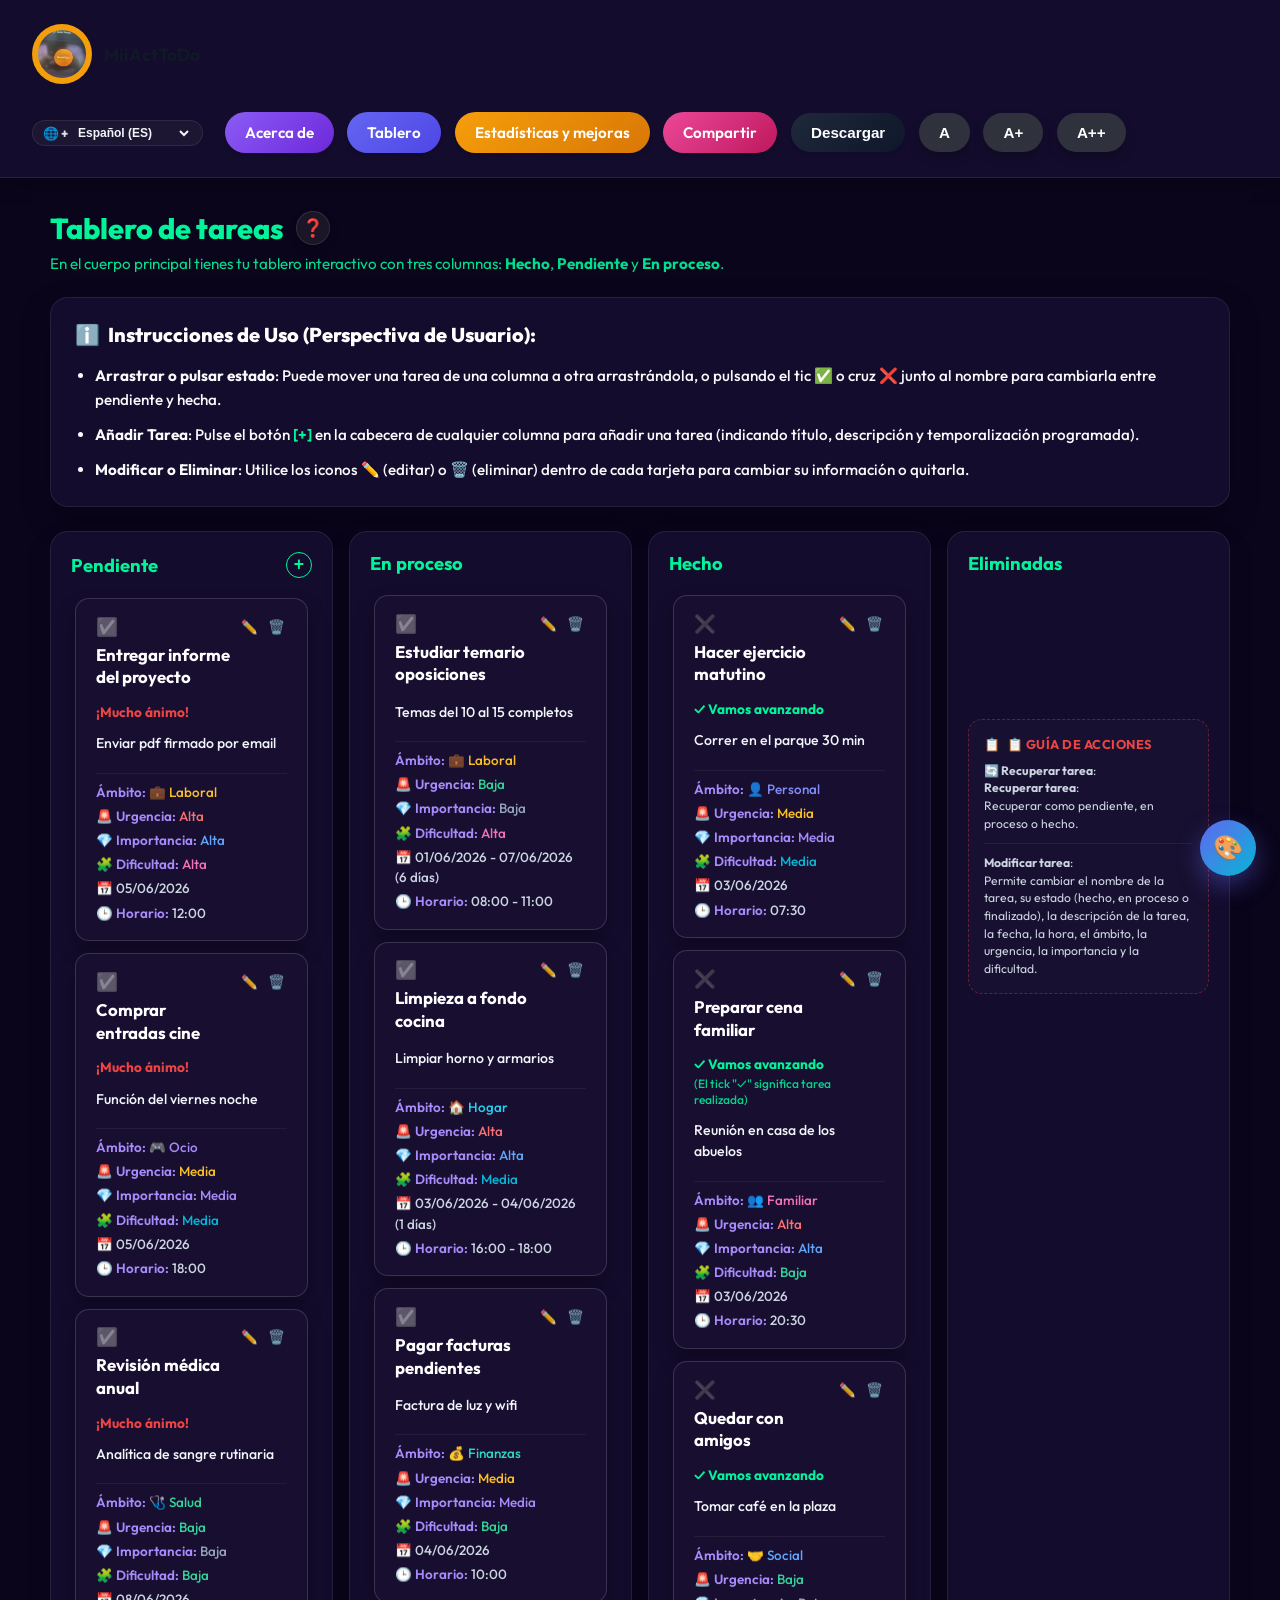
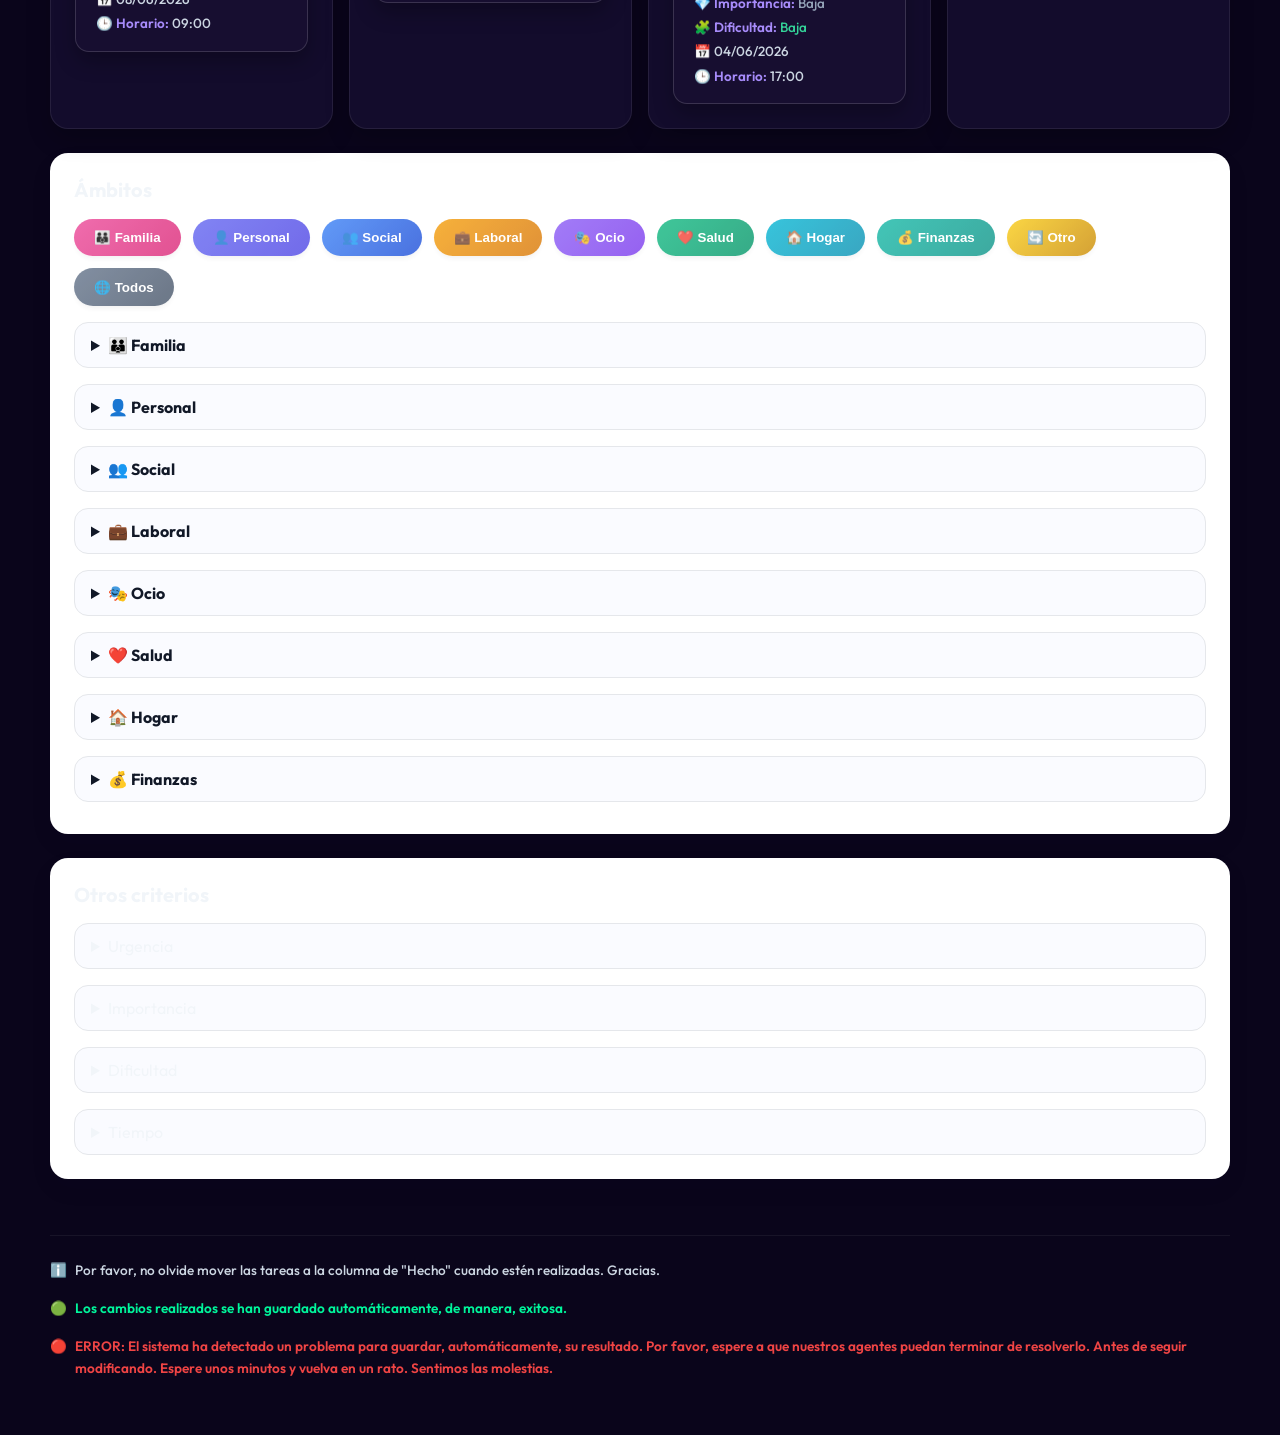
==== index.html @ fa9e8de8 "the biggest letter" ====
<!DOCTYPE html>
<html lang="es">
<head>
    <meta charset="UTF-8">
    <meta name="viewport" content="width=device-width, initial-scale=1.0">
    <title>Mi App To Do</title>
    <link rel="preconnect" href="https://fonts.googleapis.com">
    <link rel="preconnect" href="https://fonts.gstatic.com" crossorigin>
    <link href="https://fonts.googleapis.com/css2?family=Outfit:wght@300;400;500;600;700;800&display=swap" rel="stylesheet">
    <link rel="stylesheet" href="css/style.css?v=4">
    <script src="js/theme.js?v=4"></script>
    <script src="js/language.js?v=4" defer></script>
</head>
<body>
    <nav>
        <div class="nav-brand">
            <img src="img/logo.jpeg" alt="App logo" class="logo">
            <span class="brand-name">MiiActToDo</span>
        </div>
        <div class="nav-actions">
            <a reel="pages/about/index.html" class="nav-btn nav-btn-about" data-translate="nav_about">Acerca de...</a>
            <a reel="pages/tablero/index.html" class="nav-btn nav-btn-tablero" data-translate="nav_board">Tablero</a>
            <a reel="pages/estadisticasymejoras/index.html" class="nav-btn nav-btn-stats" data-translate="nav_stats">Estadísticas y mejoras</a>
            <a reel="pages/compartir/index.html" class="nav-btn nav-btn-share" data-translate="nav_share">Compartir</a>
            <button type="button" class="nav-btn nav-btn-download" data-action="download-board" data-translate="nav_download">Descargar</button>
            <button type="button" id="font-size-reset-btn" class="nav-btn nav-btn-font-size" title="Volver al tamaño de letra original">A</button>
            <button type="button" id="font-size-btn" class="nav-btn nav-btn-font-size" title="Aumentar tamaño de letra">A+</button>
            <button type="button" id="font-size-larger-btn" class="nav-btn nav-btn-font-size" title="Hacer la letra aún más grande">A++</button>
        </div>
    </nav>

    <main>
                <h1 class="main-board-title" style="color: #00f59b; font-size: 1.8rem; font-weight: 800; margin: 0 0 0.5rem 0; display: flex; align-items: center; gap: 0.75rem;">
                    <span data-translate="main_board_title">Tablero de tareas</span>
                    <button type="button" id="toggle-instructions-btn" class="help-toggle-btn" title="Mostrar/Ocultar Instrucciones" style="background: rgba(120, 120, 120, 0.15); border: 1px solid rgba(120, 120, 120, 0.25); border-radius: 50%; width: 34px; height: 34px; display: flex; align-items: center; justify-content: center; cursor: pointer; font-size: 1.1rem; color: #00f59b; transition: all 0.25s ease;">❓</button>
                </h1>
                <p class="main-board-desc" data-translate="main_board_desc" style="color: #00f59b; font-size: 0.95rem; margin: 0 0 1.5rem 0; opacity: 0.9;">
                    <span style='font-weight: 700; color: #00f59b;'>Hecho</span>, <span style='font-weight: 700; color: #00f59b;'>Pendiente</span> y <span style='font-weight: 700; color: #00f59b;'>En proceso</span>.
                </p>



                <section class="board-intro">
                    <h2 class="board-intro-title" style="margin-top: 0; font-size: 1.25rem; font-weight: 800; display: flex; align-items: center; gap: 8px; color: #ffffff;">
                        <span>ℹ️</span>
                        <span data-translate="intro_title">Instrucciones de Uso (Perspectiva de Usuario):</span>
                    </h2>
                    <ul class="intro-bullets-list" style="margin: 0.75rem 0 0 0; padding-left: 1.25rem; display: flex; flex-direction: column; gap: 0.65rem; font-size: 0.95rem; line-height: 1.6; text-align: left; color: #f8fafc; font-weight: 500;">
                        <li data-translate="intro_bullet_1"><strong>Arrastrar y Soltar</strong>: Puede mover el contenido de una tarea de una columna a otra, simplemente, cogiéndola, arrástrandola y soltándola.</li>
                        <li data-translate="intro_bullet_2"><strong>Añadir Tareas</strong>: pulsa el más en la columna de Pendientes.</li>
                        <li data-translate="intro_bullet_3"><strong>Modificar o Eliminar</strong>: Utilice los iconos ✏️ (editar) o 🗑️ (eliminar) dentro de cada tarjeta para cambiar su información o quitarla.</li>
                    </ul>
                </section>

                <section class="columns">
                    <article class="column" data-column="not-done">
                        <h2>
                            <span data-translate="col_not_done">Pendiente</span>
                            <button class="column-add-btn" data-column="not-done" style="position: relative;">
                                +
                                <span class="rich-tooltip-content add-tooltip-content" data-translate="add_tooltip"></span>
                            </button>
                        </h2>
                        <ul class="task-list">
                        </ul>
                    </article>
                    <article class="column" data-column="in-progress">
                        <h2>
                            <span data-translate="col_in_progress">En progreso</span>
                        </h2>
                        <ul class="task-list"></ul>
                        </ul>
                    </article>
                    <article class="column" data-column="done">
                        <h2>
                            <span data-translate="col_done">Hecho</span>
                        </h2>
                        <ul class="task-list">
                        </ul>
                    </article>
                    <article class="column" data-column="deleted">
                        <h2>
                            <span data-translate="col_deleted">Eliminadas</span>
                        </h2>
                        <ul class="task-list">
                        </ul>
                    </article>
                </section>

                <section class="ambitos">
                    <h2 data-translate="ambitos_section_title">Ámbitos</h2>
                    <div class="ambitos-buttons">
                        <button type="button" data-ambito="familia" data-translate="ambitos_familia">👪 Familia</button>
                        <button type="button" data-ambito="personal" data-translate="ambitos_personal">👤 Personal</button>
                        <button type="button" data-ambito="social" data-translate="ambitos_social">👥 Social</button>
                        <button type="button" data-ambito="laboral" data-translate="ambitos_laboral">💼 Laboral</button>
                        <button type="button" data-ambito="ocio" data-translate="ambitos_ocio">🎭 Ocio</button>
                        <button type="button" data-ambito="salud" data-translate="ambitos_salud">❤️ Salud</button>
                        <button type="button" data-ambito="hogar" data-translate="ambitos_hogar">🏠 Hogar</button>
                        <button type="button" data-ambito="finanzas" data-translate="ambitos_finanzas">💰 Finanzas</button>
                        <button type="button" data-ambito="otro" data-translate="ambitos_otro">🔄 Otro</button>
                        <button type="button" data-ambito="todos" data-translate="ambitos_todos" class="active-filter" style="border-color: #a78bfa; background: rgba(167, 139, 250, 0.15); box-shadow: 0 0 10px rgba(167, 139, 250, 0.3);">🌐 Todos</button>
                    </div>
                    
                    <div class="ambitos-details" style="margin-top: 1rem;">
                        <details data-ambito-section="familia">
                            <summary data-translate="ambitos_familia">👪 Familia</summary>
                            <ul class="criteria-task-list" data-criteria-key="ambito" data-criteria-val="familia"></ul>
                        </details>
                        <details data-ambito-section="personal">
                            <summary data-translate="ambitos_personal">👤 Personal</summary>
                            <ul class="criteria-task-list" data-criteria-key="ambito" data-criteria-val="personal"></ul>
                        </details>
                        <details data-ambito-section="social">
                            <summary data-translate="ambitos_social">👥 Social</summary>
                            <ul class="criteria-task-list" data-criteria-key="ambito" data-criteria-val="social"></ul>
                        </details>
                        <details data-ambito-section="laboral">
                            <summary data-translate="ambitos_laboral">💼 Laboral</summary>
                            <ul class="criteria-task-list" data-criteria-key="ambito" data-criteria-val="laboral"></ul>
                        </details>
                        <details data-ambito-section="ocio">
                            <summary data-translate="ambitos_ocio">🎭 Ocio</summary>
                            <ul class="criteria-task-list" data-criteria-key="ambito" data-criteria-val="ocio"></ul>
                        </details>
                        <details data-ambito-section="salud">
                            <summary data-translate="ambitos_salud">❤️ Salud</summary>
                            <ul class="criteria-task-list" data-criteria-key="ambito" data-criteria-val="salud"></ul>
                        </details>
                        <details data-ambito-section="hogar">
                            <summary data-translate="ambitos_hogar">🏠 Hogar</summary>
                            <ul class="criteria-task-list" data-criteria-key="ambito" data-criteria-val="hogar"></ul>
                        </details>
                        <details data-ambito-section="finanzas">
                            <summary data-translate="ambitos_finanzas">💰 Finanzas</summary>
                            <ul class="criteria-task-list" data-criteria-key="ambito" data-criteria-val="finanzas"></ul>
                        </details>
                    </div>
                </section>

                <section class="detalles">
                    <h2 data-translate="otros_criterios_title">Otros criterios</h2>
                    <details>
                        <summary data-translate="criterio_urgencia">🚨 Urgencia</summary>
                        <div class="criteria-breakdown">
                            <div class="criteria-group" style="margin-top: 0.5rem;">
                                <h4 data-translate="urgencia_alta">🔴 Alta urgencia</h4>
                                <ul class="criteria-task-list" data-criteria-key="urgencia" data-criteria-val="alta"></ul>
                            </div>
                            <div class="criteria-group" style="margin-top: 0.5rem;">
                                <h4 data-translate="urgencia_media">🟡 Media urgencia</h4>
                                <ul class="criteria-task-list" data-criteria-key="urgencia" data-criteria-val="media"></ul>
                            </div>
                            <div class="criteria-group" style="margin-top: 0.5rem;">
                                <h4 data-translate="urgencia_baja">🟢 Baja urgencia</h4>
                                <ul class="criteria-task-list" data-criteria-key="urgencia" data-criteria-val="baja"></ul>
                            </div>
                        </div>
                    </details>
                    <details>
                        <summary data-translate="criterio_importancia">⭐ Importancia</summary>
                        <div class="criteria-breakdown">
                            <div class="criteria-group" style="margin-top: 0.5rem;">
                                <h4 data-translate="importancia_muy">🔥 Muy importante</h4>
                                <ul class="criteria-task-list" data-criteria-key="importancia" data-criteria-val="muy"></ul>
                            </div>
                            <div class="criteria-group" style="margin-top: 0.5rem;">
                                <h4 data-translate="importancia_imp">✨ Importante</h4>
                                <ul class="criteria-task-list" data-criteria-key="importancia" data-criteria-val="importante"></ul>
                            </div>
                            <div class="criteria-group" style="margin-top: 0.5rem;">
                                <h4 data-translate="importancia_menos">💤 Menos importante</h4>
                                <ul class="criteria-task-list" data-criteria-key="importancia" data-criteria-val="menos"></ul>
                            </div>
                        </div>
                    </details>
                    <details>
                        <summary data-translate="criterio_dificultad">⚙️ Dificultad</summary>
                        <div class="criteria-breakdown">
                            <div class="criteria-group" style="margin-top: 0.5rem;">
                                <h4 data-translate="dificultad_alta">🧗 Alta dificultad</h4>
                                <ul class="criteria-task-list" data-criteria-key="dificultad" data-criteria-val="alta"></ul>
                            </div>
                            <div class="criteria-group" style="margin-top: 0.5rem;">
                                <h4 data-translate="dificultad_media">⚙️ Media dificultad</h4>
                                <ul class="criteria-task-list" data-criteria-key="dificultad" data-criteria-val="media"></ul>
                            </div>
                            <div class="criteria-group" style="margin-top: 0.5rem;">
                                <h4 data-translate="dificultad_baja">🌱 Baja dificultad</h4>
                                <ul class="criteria-task-list" data-criteria-key="dificultad" data-criteria-val="baja"></ul>
                            </div>
                        </div>
                    </details>
                    <details>
                        <summary data-translate="criterio_tiempo">📅 Tiempo</summary>
                        <div class="criteria-breakdown">
                            <div class="criteria-group" style="margin-top: 0.5rem;">
                                <h4 data-translate="tiempo_poco">⏱️ Poco: 2 días</h4>
                                <ul class="criteria-task-list" data-criteria-key="tiempo" data-criteria-val="poco"></ul>
                            </div>
                            <div class="criteria-group" style="margin-top: 0.5rem;">
                                <h4 data-translate="tiempo_medio">⏳ Medio: 4 días</h4>
                                <ul class="criteria-task-list" data-criteria-key="tiempo" data-criteria-val="medio"></ul>
                            </div>
                            <div class="criteria-group" style="margin-top: 0.5rem;">
                                <h4 data-translate="tiempo_largo">📅 Largo: más de una semana</h4>
                                <ul class="criteria-task-list" data-criteria-key="tiempo" data-criteria-val="largo"></ul>
                            </div>
                        </div>
                    </details>
                </section>
        
        <footer class="board-status-footer" style="margin-top: 3.5rem; padding: 1.5rem 0; border-top: 1px solid rgba(255,255,255,0.06); display: flex; flex-direction: column; gap: 1rem; font-size: 0.85rem; line-height: 1.6; text-align: left; width: 100%;">
            <div class="status-reminder-box" style="display: flex; gap: 8px; align-items: flex-start; color: #cbd5e1; font-weight: 500;">
                <span>ℹ️</span>
                <p data-translate="footer_reminder" style="margin: 0;">Por favor, no olvide mover las tareas a la columna de "Hecho" cuando estén realizadas. Gracias.</p>
            </div>
            
            <div class="status-success-box" style="display: flex; gap: 8px; align-items: flex-start; color: #00f59b; font-weight: 600;">
                <span>🟢</span>
                <p data-translate="footer_save_success" style="margin: 0;">Los cambios realizados se han guardado automáticamente, de manera, exitosa.</p>
            </div>
            
            <div class="status-error-box" style="display: flex; gap: 8px; align-items: flex-start; color: #ef4444; font-weight: 600;">
                <span>🔴</span>
                <p data-translate="footer_save_error" style="margin: 0;">
                    ERROR: El sistema ha detectado un problema para guardar, automáticamente, su resultado.<br>
                    Por favor, espere a que nuestros agentes puedan terminar de resolverlo. Antes de seguir modificando.<br>
                    Espere unos minutos y vuelva en un rato. Sentimos las molestias.
                </p>
            </div>
        </footer>
    </main>

    <script src="js/nav.js?v=4" defer></script>
    <script src="js/ambitos.js?v=4" defer></script>
    <script src="js/tasks.js?v=4" defer></script>
    <script>
    </script>
</body>
</html>
---- css/style.css ----
html {
  font-size: var(--root-font-size, 16px);
}

body {
  font-family: 'Outfit', sans-serif;
  margin: 0;
  padding: 0;
  min-height: 100vh;
  background: #0a051b;
  color: #f1f5f9;
}

nav {
  display: flex;
  align-items: center;
  justify-content: space-between;
  flex-wrap: wrap;
  gap: 1.75rem;
  padding: 1.5rem 2rem;
  background: #130c2c;
  border-bottom: 1px solid rgba(255, 255, 255, 0.08);
  box-shadow: 0 4px 20px rgba(0, 0, 0, 0.3);
}

.nav-brand {
  display: flex;
  align-items: center;
  gap: 0.75rem;
}

.logo {
  width: 48px;
  height: 48px;
  object-fit: cover;
  border-radius: 50%;
  background: #f59e0b;
  padding: 6px;
  animation: logo-spin 8s linear infinite;
}

@keyframes logo-spin {
  from { transform: rotate(0deg); }
  to   { transform: rotate(360deg); }
}

.brand-name {
  font-weight: 700;
  font-size: 1.1rem;
  color: #111827;
}

.nav-actions {
  display: flex;
  gap: 0.85rem;
  flex-wrap: wrap;
  align-items: center;
}

.nav-btn {
  display: inline-block;
  text-decoration: none;
  font-weight: 600;
  font-size: 0.95rem;
  padding: 0.7rem 1.25rem;
  border-radius: 999px;
  border: none;
  cursor: pointer;
  color: #ffffff;
  transition: all 0.25s cubic-bezier(0.4, 0, 0.2, 1);
  box-shadow: 0 4px 6px -1px rgba(0, 0, 0, 0.05), 0 2px 4px -1px rgba(0, 0, 0, 0.03);
}

/* Hover and active states for a premium, tactile feeling */
.nav-btn:hover,
.nav-btn:focus {
  transform: translateY(-2px);
  color: #ffffff;
  box-shadow: 0 8px 16px -4px rgba(0, 0, 0, 0.12), 0 4px 8px -2px rgba(0, 0, 0, 0.06);
  text-decoration: none;
  outline: none;
}

.nav-btn:active {
  transform: translateY(0);
}

.nav-btn:focus-visible {
  outline: 3px solid rgba(59, 130, 246, 0.5);
  outline-offset: 2px;
}

.nav-btn-font-size {
  background: #2f323d;
  color: #ffffff;
  box-shadow: 0 6px 14px -4px rgba(0, 0, 0, 0.35);
}

.nav-btn-font-size:hover,
.nav-btn-font-size:focus {
  background: #1e212a;
  transform: translateY(-1px);
}

.nav-btn-font-size:active {
  background: #11131a;
  transform: translateY(0);
}

/* Specific button color palettes using vibrant modern gradients */
.nav-btn-inicio {
  background: linear-gradient(135deg, #3b82f6, #1d4ed8);
}
.nav-btn-inicio:hover {
  background: linear-gradient(135deg, #60a5fa, #2563eb);
}

.nav-btn-about {
  background: linear-gradient(135deg, #8b5cf6, #6d28d9);
}
.nav-btn-about:hover {
  background: linear-gradient(135deg, #a78bfa, #7c3aed);
}

.nav-btn-tablero {
  background: linear-gradient(135deg, #6366f1, #4f46e5);
}
.nav-btn-tablero:hover {
  background: linear-gradient(135deg, #818cf8, #4f46e5);
}

.nav-btn-stats {
  background: linear-gradient(135deg, #f59e0b, #d97706);
}
.nav-btn-stats:hover {
  background: linear-gradient(135deg, #fbbf24, #b45309);
}

.nav-btn-share {
  background: linear-gradient(135deg, #ec4899, #be185d);
}
.nav-btn-share:hover {
  background: linear-gradient(135deg, #f472b6, #db2777);
}

.nav-btn-download {
  background: linear-gradient(135deg, #1e293b, #0f172a);
}
.nav-btn-download:hover {
  background: linear-gradient(135deg, #334155, #1e293b);
}


main {
  max-width: 1180px;
  margin: 0 auto;
  padding: 2rem 1.25rem;
}

.board-intro {
  margin-bottom: 1.5rem;
  padding: 1.5rem;
  background: #130c2c;
  border-radius: 18px;
  border: 1px solid rgba(255, 255, 255, 0.08);
  box-shadow: 0 12px 30px rgba(0, 0, 0, 0.25);
}

.intro-instructions {
  margin-top: 1.25rem;
  display: grid;
  grid-template-columns: repeat(auto-fit, minmax(190px, 1fr));
  gap: 1rem;
}

.intro-step {
  background: rgba(120, 120, 120, 0.05);
  padding: 1rem;
  border-radius: 12px;
  border: 1px solid rgba(120, 120, 120, 0.12);
  transition: transform 0.2s ease, box-shadow 0.2s ease;
}

.intro-step:hover {
  transform: translateY(-2px);
  box-shadow: 0 6px 12px rgba(15, 23, 42, 0.04);
}

.intro-step h3 {
  margin: 0 0 0.35rem 0;
  font-size: 0.95rem;
  font-weight: 700;
  display: flex;
  align-items: center;
  gap: 6px;
}

.intro-step p {
  margin: 0;
  font-size: 0.8rem;
  opacity: 0.8;
  line-height: 1.4;
}

.columns {
  display: grid;
  grid-template-columns: repeat(auto-fit, minmax(240px, 1fr));
  gap: 1rem;
  margin-bottom: 1.5rem;
}

.column {
  background: #130c2c;
  border-radius: 18px;
  padding: 1.25rem;
  border: 1px solid rgba(255, 255, 255, 0.08);
  box-shadow: 0 10px 24px rgba(0, 0, 0, 0.20);
}

.column h2 {
  margin-top: 0;
  font-size: 1.15rem;
  color: #00f59b !important;
  display: flex;
  justify-content: space-between;
  align-items: center;
  width: 100%;
}

.column-add-btn {
  width: 26px;
  height: 26px;
  border-radius: 50%;
  border: 1.5px solid #00f59b;
  background: transparent;
  color: #00f59b;
  font-size: 1.1rem;
  font-weight: 700;
  display: flex;
  align-items: center;
  justify-content: center;
  cursor: pointer;
  transition: all 0.2s ease;
  padding: 0;
  margin: 0;
  line-height: 1;
}

.column-add-btn:hover {
  background: rgba(0, 245, 155, 0.1);
  transform: scale(1.08);
}

.column ul {
  list-style: none;
  margin: 1rem 0 0;
  padding: 0;
}

.column li {
  padding: 0.7rem 0;
  border-bottom: 1px solid #e5e7eb;
}

.column li:last-child {
  border-bottom: none;
}

.ambitos {
  background: #ffffff;
  border-radius: 18px;
  padding: 1.5rem;
  box-shadow: 0 10px 24px rgba(15, 23, 42, 0.05);
}

.ambitos h2 {
  margin-top: 0;
  font-size: 1.25rem;
}

.ambitos buttons,
.ambitos-details {
  margin-top: 1rem;
}

.ambitos-buttons {
  display: flex;
  flex-wrap: wrap;
  gap: 0.75rem;
  margin: 1rem 0 0;
}

.ambitos-buttons button {
  border: none;
  padding: 0.7rem 1.25rem;
  border-radius: 999px;
  cursor: pointer;
  font-weight: 600;
  color: #ffffff !important;
  opacity: 0.8;
  transition: all 0.25s cubic-bezier(0.4, 0, 0.2, 1);
  box-shadow: 0 4px 6px -1px rgba(0, 0, 0, 0.05), 0 2px 4px -1px rgba(0, 0, 0, 0.03);
}

.ambitos-buttons button:hover,
.ambitos-buttons button.active {
  opacity: 1;
  transform: translateY(-2px);
  box-shadow: 0 8px 16px -4px rgba(0, 0, 0, 0.15), 0 4px 8px -2px rgba(0, 0, 0, 0.08);
}

.ambitos-buttons button:active {
  transform: translateY(0);
}

.ambitos-buttons button[data-ambito="familia"] {
  background: linear-gradient(135deg, #ec4899, #db2777); /* Rose/Pink */
}

.ambitos-buttons button[data-ambito="personal"] {
  background: linear-gradient(135deg, #6366f1, #4f46e5); /* Indigo */
}

.ambitos-buttons button[data-ambito="social"] {
  background: linear-gradient(135deg, #3b82f6, #1d4ed8); /* Blue */
}

.ambitos-buttons button[data-ambito="laboral"] {
  background: linear-gradient(135deg, #f59e0b, #d97706); /* Amber/Orange */
}

.ambitos-buttons button[data-ambito="ocio"] {
  background: linear-gradient(135deg, #8b5cf6, #7c3aed); /* Purple/Violet */
}

.ambitos-buttons button[data-ambito="salud"] {
  background: linear-gradient(135deg, #10b981, #059669); /* Emerald Green */
}

.ambitos-buttons button[data-ambito="hogar"] {
  background: linear-gradient(135deg, #06b6d4, #0891b2); /* Cyan */
}

.ambitos-buttons button[data-ambito="finanzas"] {
  background: linear-gradient(135deg, #14b8a6, #0d9488); /* Teal */
}

.ambitos-buttons button[data-ambito="otro"] {
  background: linear-gradient(135deg, #facc15, #ca8a04); /* Yellow */
}

.ambitos-buttons button[data-ambito="todos"] {
  background: linear-gradient(135deg, #64748b, #475569); /* Slate */
}


.ambitos details {
  margin-top: 1rem;
  border: 1px solid #e5e7eb;
  border-radius: 14px;
  padding: 0.75rem 1rem;
  background: #fafbff;
}

.ambitos summary {
  cursor: pointer;
  font-weight: 700;
  color: #111827;
  outline: none;
}

.ambitos details[open] {
  background: #ffffff;
}

.ambitos ul {
  margin: 0.75rem 0 0;
  padding-left: 1.2rem;
}

.ambitos li {
  margin-bottom: 0.5rem;
}

.detalles {
  background: #ffffff;
  border-radius: 18px;
  padding: 1.5rem;
  box-shadow: 0 10px 24px rgba(15, 23, 42, 0.05);
  margin-top: 1.5rem;
}

.detalles h2 {
  margin-top: 0;
  font-size: 1.25rem;
}

.detalles details {
  margin-top: 1rem;
  border: 1px solid #e5e7eb;
  border-radius: 14px;
  padding: 0.75rem 1rem;
  background: #fafbff;
}

.detalles ul {
  margin: 0.75rem 0 0;
  padding-left: 1.2rem;
}

.detalles li {
  margin-bottom: 0.5rem;
}

.detalles {
  background: #ffffff;
  border-radius: 18px;
  padding: 1.5rem;
  box-shadow: 0 10px 24px rgba(15, 23, 42, 0.05);
  margin-top: 1.5rem;
}

.detalles h2 {
  margin-top: 0;
  font-size: 1.25rem;
}

.detalles details {
  margin-top: 1rem;
  border: 1px solid #e5e7eb;
  border-radius: 14px;
  padding: 0.75rem 1rem;
  background: #fafbff;
}

.detalles ul {
  margin: 0.75rem 0 0;
  padding-left: 1.2rem;
}

.detalles li {
  margin-bottom: 0.5rem;
}

/* --- Task Card and Interactive Board Styling --- */

/* Reset default list padding and layout */
.column ul.task-list {
  list-style: none;
  margin: 1rem 0 0;
  padding: 0;
  min-height: 100px; /* Ensures drop area is always accessible even if column is empty */
  display: flex;
  flex-direction: column;
  gap: 0.75rem;
  transition: background-color 0.2s ease, border 0.2s ease;
  border-radius: 12px;
  padding: 4px;
}

.column ul.task-list.drag-over {
  background: rgba(99, 102, 241, 0.05);
  outline: 2px dashed rgba(99, 102, 241, 0.4);
  outline-offset: 2px;
}

/* Base Card Style */
.task-card {
  background: #170e30 !important;
  border: 1px solid rgba(255, 255, 255, 0.08) !important;
  border-bottom: 1px solid rgba(255, 255, 255, 0.08) !important;
  border-radius: 14px;
  padding: 1.1rem 1.25rem !important;
  cursor: grab;
  transition: transform 0.2s cubic-bezier(0.4, 0, 0.2, 1), 
              box-shadow 0.2s cubic-bezier(0.4, 0, 0.2, 1), 
              border-color 0.2s ease,
              background-color 0.2s ease;
  display: flex;
  flex-direction: column;
  align-items: flex-start;
  gap: 0.5rem;
  box-shadow: 0 10px 20px rgba(0, 0, 0, 0.25);
  position: relative;
}

.task-card:hover {
  transform: translateY(-2px);
  box-shadow: 0 12px 25px rgba(0, 245, 155, 0.15);
  border-color: rgba(0, 245, 155, 0.4) !important;
}

.task-card:active {
  cursor: grabbing;
}

.task-card.dragging {
  opacity: 0.4;
  transform: scale(0.98);
  box-shadow: none;
  border: 2px dashed rgba(99, 102, 241, 0.5) !important;
}

/* Card Content */
.task-content {
  flex-grow: 1;
  word-break: break-word;
  font-weight: 500;
  font-size: 0.95rem;
  color: inherit;
}

.task-text {
  cursor: text;
}

/* Card Actions */
.task-actions {
  display: flex;
  align-items: center;
  gap: 0.35rem;
}

/* Task Buttons style */
.task-btn {
  background: transparent;
  border: none;
  cursor: pointer;
  padding: 0.35rem;
  border-radius: 6px;
  display: flex;
  align-items: center;
  justify-content: center;
  transition: all 0.2s ease;
  font-size: 0.95rem;
}

.task-btn:hover {
  background: rgba(0, 0, 0, 0.05);
  transform: scale(1.1);
}

.task-btn:active {
  transform: scale(0.9);
}

/* Dropdown column select style */
.task-move-select {
  background: rgba(0, 0, 0, 0.04);
  border: 1px solid rgba(0, 0, 0, 0.08);
  border-radius: 8px;
  padding: 4px 8px;
  font-size: 0.75rem;
  font-weight: 600;
  color: inherit;
  cursor: pointer;
  outline: none;
  transition: all 0.2s ease;
  margin-right: 0.25rem;
}

.task-move-select:hover {
  background: rgba(0, 0, 0, 0.08);
  border-color: rgba(99, 102, 241, 0.3);
}

/* Dark theme specific adjustments if theme panel color active */
.dark-theme-panel .task-card {
  background: rgba(30, 41, 59, 0.7);
  border-color: rgba(255, 255, 255, 0.08) !important;
  color: #f1f5f9;
}

.dark-theme-panel .task-btn:hover {
  background: rgba(255, 255, 255, 0.08);
}

.dark-theme-panel .task-move-select {
  background: rgba(255, 255, 255, 0.05);
  border-color: rgba(255, 255, 255, 0.1);
}

/* Add Task Form Styling */
.add-task-container {
  margin-top: 1rem;
}

.add-task-btn {
  display: none !important;
}

.add-task-form, .task-edit-form {
  background: rgba(255, 255, 255, 0.5);
  border: 1px solid rgba(0, 0, 0, 0.08);
  border-radius: 12px;
  padding: 0.75rem;
  display: flex;
  flex-direction: column;
  gap: 0.5rem;
  box-shadow: inset 0 2px 4px rgba(0, 0, 0, 0.02);
}

.dark-theme-panel .add-task-form, 
.dark-theme-panel .task-edit-form {
  background: rgba(15, 23, 42, 0.4);
  border-color: rgba(255, 255, 255, 0.08);
}

.add-task-input, .edit-task-input {
  width: 100%;
  box-sizing: border-box;
  background: #ffffff;
  border: 1px solid rgba(0, 0, 0, 0.12);
  border-radius: 8px;
  padding: 0.5rem 0.75rem;
  font-size: 0.9rem;
  color: #1e293b;
  outline: none;
  transition: border-color 0.2s ease, box-shadow 0.2s ease;
}

.dark-theme-panel .add-task-input, 
.dark-theme-panel .edit-task-input {
  background: #1e293b;
  border-color: rgba(255, 255, 255, 0.15);
  color: #f8fafc;
}

.add-task-input:focus, .edit-task-input:focus {
  border-color: #6366f1;
  box-shadow: 0 0 0 3px rgba(99, 102, 241, 0.15);
}

.add-actions, .edit-actions {
  display: flex;
  justify-content: flex-end;
  gap: 0.35rem;
}

.save-add-btn {
  background: linear-gradient(135deg, #6366f1, #4f46e5);
  color: #ffffff !important;
  border: none;
  border-radius: 8px;
  padding: 0.4rem 0.85rem;
  font-weight: 600;
  font-size: 0.85rem;
  cursor: pointer;
  box-shadow: 0 4px 6px rgba(99, 102, 241, 0.15);
}

.save-add-btn:hover {
  background: linear-gradient(135deg, #4f46e5, #4338ca);
  transform: translateY(-1px);
}

.cancel-add-btn {
  background: transparent;
  border: 1px solid rgba(0, 0, 0, 0.1);
  color: inherit;
  border-radius: 8px;
  padding: 0.4rem 0.85rem;
  font-weight: 600;
  font-size: 0.85rem;
  cursor: pointer;
}

.cancel-add-btn:hover {
  background: rgba(0, 0, 0, 0.05);
}

.dark-theme-panel .cancel-add-btn {
  border-color: rgba(255, 255, 255, 0.15);
}

.dark-theme-panel .cancel-add-btn:hover {
  background: rgba(255, 255, 255, 0.05);
}

.task-edit-form {
  width: 100%;
  border: none;
  background: transparent;
  padding: 0;
  gap: 0.5rem;
}

.task-edit-form .edit-actions {
  margin-top: 0.25rem;
}

/* Completed task styling */
.task-card.completed .task-text {
  text-decoration: none;
  opacity: 1;
}

.task-card.completed {
  background: #170e30 !important;
  border-color: rgba(16, 185, 129, 0.35) !important;
}

/* Metadata badges and tags styling */
.task-tags {
  display: flex;
  flex-wrap: wrap;
  gap: 0.35rem;
  margin-top: 0.45rem;
}

.tag {
  font-size: 0.72rem;
  font-weight: 600;
  padding: 3px 8px;
  border-radius: 6px;
  display: inline-flex;
  align-items: center;
  gap: 3px;
  background: rgba(0, 0, 0, 0.04);
  color: #334155;
  border: 1px solid rgba(0, 0, 0, 0.04);
  line-height: 1;
}

.dark-theme-panel .tag {
  color: #cbd5e1;
  background: rgba(255, 255, 255, 0.05);
  border-color: rgba(255, 255, 255, 0.05);
}

/* Badges for Ambitos using the exact gradients */
.tag-ambito-familia {
  background: linear-gradient(135deg, #ec4899, #db2777) !important;
  color: #ffffff !important;
  border: none !important;
}
.tag-ambito-personal {
  background: linear-gradient(135deg, #6366f1, #4f46e5) !important;
  color: #ffffff !important;
  border: none !important;
}
.tag-ambito-social {
  background: linear-gradient(135deg, #3b82f6, #1d4ed8) !important;
  color: #ffffff !important;
  border: none !important;
}
.tag-ambito-laboral {
  background: linear-gradient(135deg, #f59e0b, #d97706) !important;
  color: #ffffff !important;
  border: none !important;
}
.tag-ambito-ocio {
  background: linear-gradient(135deg, #8b5cf6, #7c3aed) !important;
  color: #ffffff !important;
  border: none !important;
}
.tag-ambito-salud {
  background: linear-gradient(135deg, #10b981, #059669) !important;
  color: #ffffff !important;
  border: none !important;
}
.tag-ambito-hogar {
  background: linear-gradient(135deg, #06b6d4, #0891b2) !important;
  color: #ffffff !important;
  border: none !important;
}
.tag-ambito-finanzas {
  background: linear-gradient(135deg, #14b8a6, #0d9488) !important;
  color: #ffffff !important;
  border: none !important;
}

/* Other categories styling */
.tag-urgencia-alta {
  background: rgba(239, 68, 68, 0.1) !important;
  color: #ef4444 !important;
  border-color: rgba(239, 68, 68, 0.2) !important;
}
.tag-urgencia-media {
  background: rgba(245, 158, 11, 0.1) !important;
  color: #d97706 !important;
  border-color: rgba(245, 158, 11, 0.2) !important;
}
.tag-urgencia-baja {
  background: rgba(16, 185, 129, 0.1) !important;
  color: #10b981 !important;
  border-color: rgba(16, 185, 129, 0.2) !important;
}

.tag-importancia-muy {
  background: rgba(249, 115, 22, 0.1) !important;
  color: #f97316 !important;
  border-color: rgba(249, 115, 22, 0.2) !important;
}
.tag-importancia-importante {
  background: rgba(99, 102, 241, 0.1) !important;
  color: #6366f1 !important;
  border-color: rgba(99, 102, 241, 0.2) !important;
}
.tag-importancia-menos {
  background: rgba(100, 116, 139, 0.1) !important;
  color: #64748b !important;
  border-color: rgba(100, 116, 139, 0.2) !important;
}

.tag-dificultad-alta {
  background: rgba(139, 92, 246, 0.1) !important;
  color: #8b5cf6 !important;
  border-color: rgba(139, 92, 246, 0.2) !important;
}
.tag-dificultad-media {
  background: rgba(6, 182, 212, 0.1) !important;
  color: #06b6d4 !important;
  border-color: rgba(6, 182, 212, 0.2) !important;
}
.tag-dificultad-baja {
  background: rgba(20, 184, 166, 0.1) !important;
  color: #14b8a6 !important;
  border-color: rgba(20, 184, 166, 0.2) !important;
}

.tag-tiempo-poco, .tag-tiempo-medio, .tag-tiempo-largo {
  background: rgba(148, 163, 184, 0.15) !important;
  border-color: rgba(148, 163, 184, 0.2) !important;
  color: inherit !important;
}

/* Edit and add selectors grid layout */
.edit-selectors-grid {
  display: grid;
  grid-template-columns: repeat(auto-fit, minmax(130px, 1fr));
  gap: 0.5rem;
  margin: 0.5rem 0;
  padding: 0.5rem;
  background: rgba(0, 0, 0, 0.02);
  border-radius: 8px;
  border: 1px dashed rgba(0, 0, 0, 0.08);
}

.dark-theme-panel .edit-selectors-grid {
  background: rgba(255, 255, 255, 0.02);
  border-color: rgba(255, 255, 255, 0.08);
}

.selector-item {
  display: flex;
  flex-direction: column;
  gap: 0.25rem;
}

.selector-item label {
  font-size: 0.72rem;
  font-weight: 600;
  color: inherit;
  opacity: 0.8;
}

.selector-item select {
  background: #ffffff;
  border: 1px solid rgba(0, 0, 0, 0.12);
  border-radius: 6px;
  padding: 3px 6px;
  font-size: 0.8rem;
  color: #1e293b;
  outline: none;
  cursor: pointer;
  width: 100%;
}

.dark-theme-panel .selector-item select {
  background: #1e293b;
  border-color: rgba(255, 255, 255, 0.15);
  color: #f8fafc;
}

/* Dynamic Criteria Breakdown sections */
.criteria-breakdown {
  display: grid;
  grid-template-columns: repeat(auto-fit, minmax(200px, 1fr));
  gap: 1rem;
  padding-top: 0.5rem;
}

.criteria-group h4 {
  margin: 0 0 0.5rem;
  font-size: 0.95rem;
  font-weight: 700;
  color: inherit;
  border-bottom: 1px dashed rgba(0, 0, 0, 0.08);
  padding-bottom: 4px;
}

.dark-theme-panel .criteria-group h4 {
  border-color: rgba(255, 255, 255, 0.08);
}

.criteria-task-list {
  list-style: disc;
  padding-left: 1.1rem !important;
  margin: 0;
}

.criteria-task-list li {
  font-size: 0.88rem;
  margin-bottom: 0.35rem;
  padding: 0 !important;
  border: none !important;
  color: inherit;
}

.ambitos-details details {
  margin-bottom: 0.5rem;
}

/* Inherit card typography on actions */
.task-card button.task-btn {
  color: inherit !important;
}

.task-card select.task-move-select {
  color: inherit !important;
  background: rgba(0, 0, 0, 0.05);
  border-color: rgba(0, 0, 0, 0.12);
}

.dark-theme-panel .task-card select.task-move-select {
  background: rgba(255, 255, 255, 0.08);
  border-color: rgba(255, 255, 255, 0.15);
}

.hidden {
  display: none !important;
}

.task-description {
  margin-top: 4px;
}

.task-schedule-info {
  margin-top: 4px;
}

.lang-selector-nav button:hover {
  background: rgba(37, 99, 235, 0.15) !important;
}

.lang-selector-nav button:active {
  transform: scale(0.95);
}

/* Split Layout & Code Inspector Sidebar - REMOVED */


/* Help Button & Curved Figma Guide Arrow */
.help-toggle-btn {
  box-shadow: 0 4px 10px rgba(0, 0, 0, 0.2);
}

.help-toggle-btn:hover {
  transform: scale(1.08) rotate(5deg);
  background: rgba(120, 120, 120, 0.25) !important;
  box-shadow: 0 6px 15px rgba(0, 245, 155, 0.2);
}

.help-toggle-btn:active {
  transform: scale(0.95);
}

/* Figma Pointing Arrow Styles & Keyframe pulse */
@keyframes arrowPulse {
  0% {
    transform: rotate(-5deg) translateY(0);
  }
  50% {
    transform: rotate(-5deg) translateY(4px);
    filter: drop-shadow(0 0 4px rgba(0, 245, 155, 0.5));
  }
  100% {
    transform: rotate(-5deg) translateY(0);
  }
}

.figma-pointing-arrow {
  animation: arrowPulse 2s infinite ease-in-out;
}

/* Smooth toggle visibility for board instructions */
.board-intro {
  max-height: 500px;
  opacity: 1;
  overflow: hidden;
  transition: max-height 0.35s cubic-bezier(0.4, 0, 0.2, 1), 
              opacity 0.3s ease-in-out, 
              padding 0.35s ease-in-out, 
              margin 0.35s ease-in-out,
              border 0.2s ease-in-out;
}

.board-intro.collapsed {
  max-height: 0;
  opacity: 0;
  padding-top: 0 !important;
  padding-bottom: 0 !important;
  margin-top: 0 !important;
  margin-bottom: 0 !important;
  border-color: transparent !important;
}

/* Deleted task card styling (Figma concept) */
.task-card.deleted-card {
  opacity: 0.55;
  border: 1.5px dashed rgba(239, 68, 68, 0.4) !important;
  background: rgba(30, 10, 20, 0.4) !important;
}

.task-card.deleted-card:hover {
  opacity: 0.95;
  box-shadow: 0 12px 25px rgba(239, 68, 68, 0.15);
  border-color: rgba(239, 68, 68, 0.7) !important;
}

/* Recover button styling */
.task-card .recover-btn:hover {
  transform: scale(1.15);
}

/* Rich Tooltips (Hover descriptive cards with arrows) */
.rich-tooltip-content {
  visibility: hidden;
  width: 250px;
  background: rgba(19, 12, 44, 0.96) !important;
  backdrop-filter: blur(12px);
  -webkit-backdrop-filter: blur(12px);
  color: #f1f5f9 !important;
  text-align: left;
  border-radius: 12px;
  padding: 10px 14px;
  border: 1.5px solid rgba(0, 245, 155, 0.45) !important;
  box-shadow: 0 10px 30px rgba(0, 0, 0, 0.6);
  font-size: 0.76rem !important;
  font-weight: 500 !important;
  text-transform: none !important;
  line-height: 1.45;
  
  /* Positioning relative to parent button */
  position: absolute;
  z-index: 1000;
  bottom: 130%; /* Position above */
  right: 50%;
  transform: translateX(50%) translateY(8px);
  
  /* Transitions */
  opacity: 0;
  transition: opacity 0.22s cubic-bezier(0.4, 0, 0.2, 1), 
              transform 0.22s cubic-bezier(0.4, 0, 0.2, 1),
              visibility 0.22s;
  pointer-events: none;
}

/* Tooltip Arrow (Flecha) */
.rich-tooltip-content::after {
  content: "";
  position: absolute;
  top: 100%; /* Bottom of tooltip */
  left: 50%;
  margin-left: -7px;
  border-width: 7px;
  border-style: solid;
  border-color: rgba(19, 12, 44, 0.96) transparent transparent transparent;
}

/* Tooltip Arrow Outer Border highlight */
.rich-tooltip-content::before {
  content: "";
  position: absolute;
  top: 100%;
  left: 50%;
  margin-left: -8.5px;
  border-width: 8.5px;
  border-style: solid;
  border-color: rgba(0, 245, 155, 0.45) transparent transparent transparent;
  z-index: -1;
}

/* Show Tooltip on Hover */
.task-card .edit-btn:hover .rich-tooltip-content,
.task-card .recover-btn:hover .rich-tooltip-content,
.column h2 .column-add-btn:hover .rich-tooltip-content {
  visibility: visible;
  opacity: 1;
  transform: translateX(50%) translateY(0);
}

/* Specific adjustments for add button tooltip */
.column h2 .column-add-btn .add-tooltip-content {
  width: 260px;
  bottom: 140%;
  font-family: 'Outfit', sans-serif;
}

/* Clean end of stylesheet */
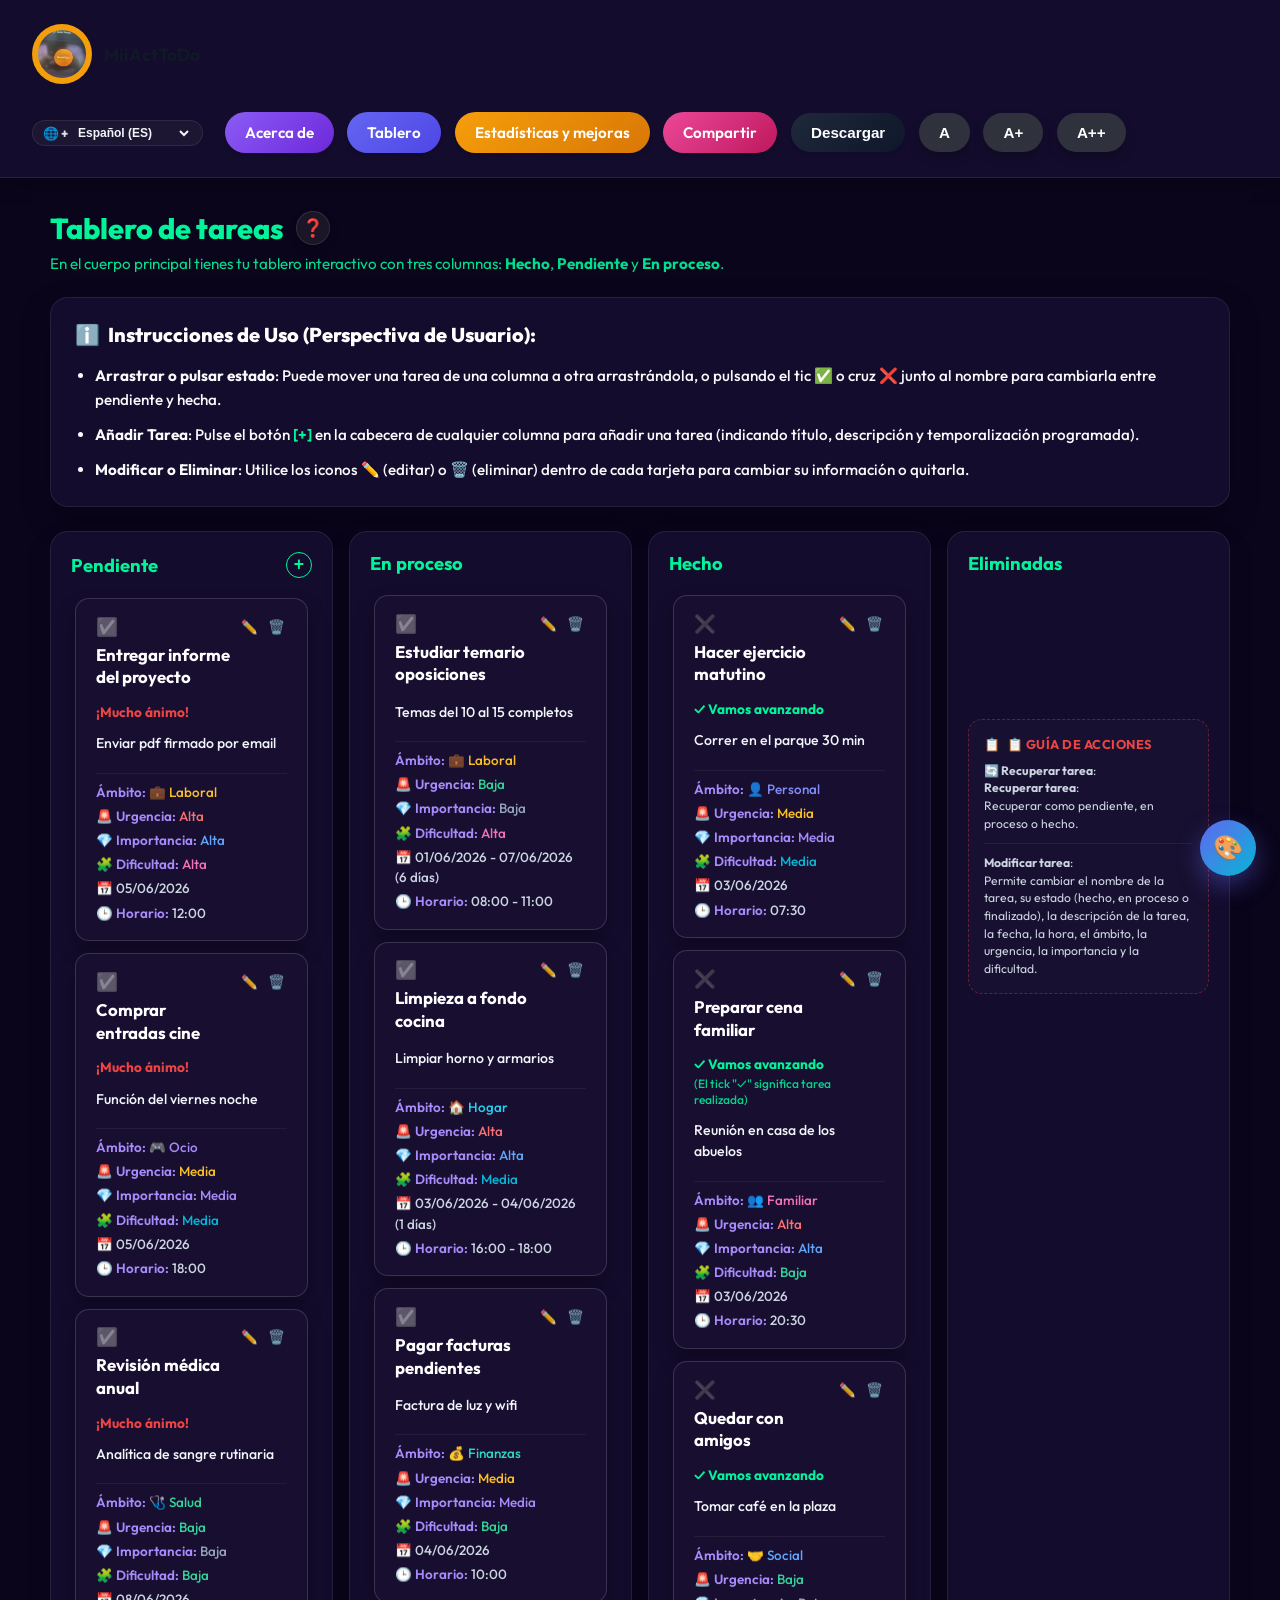
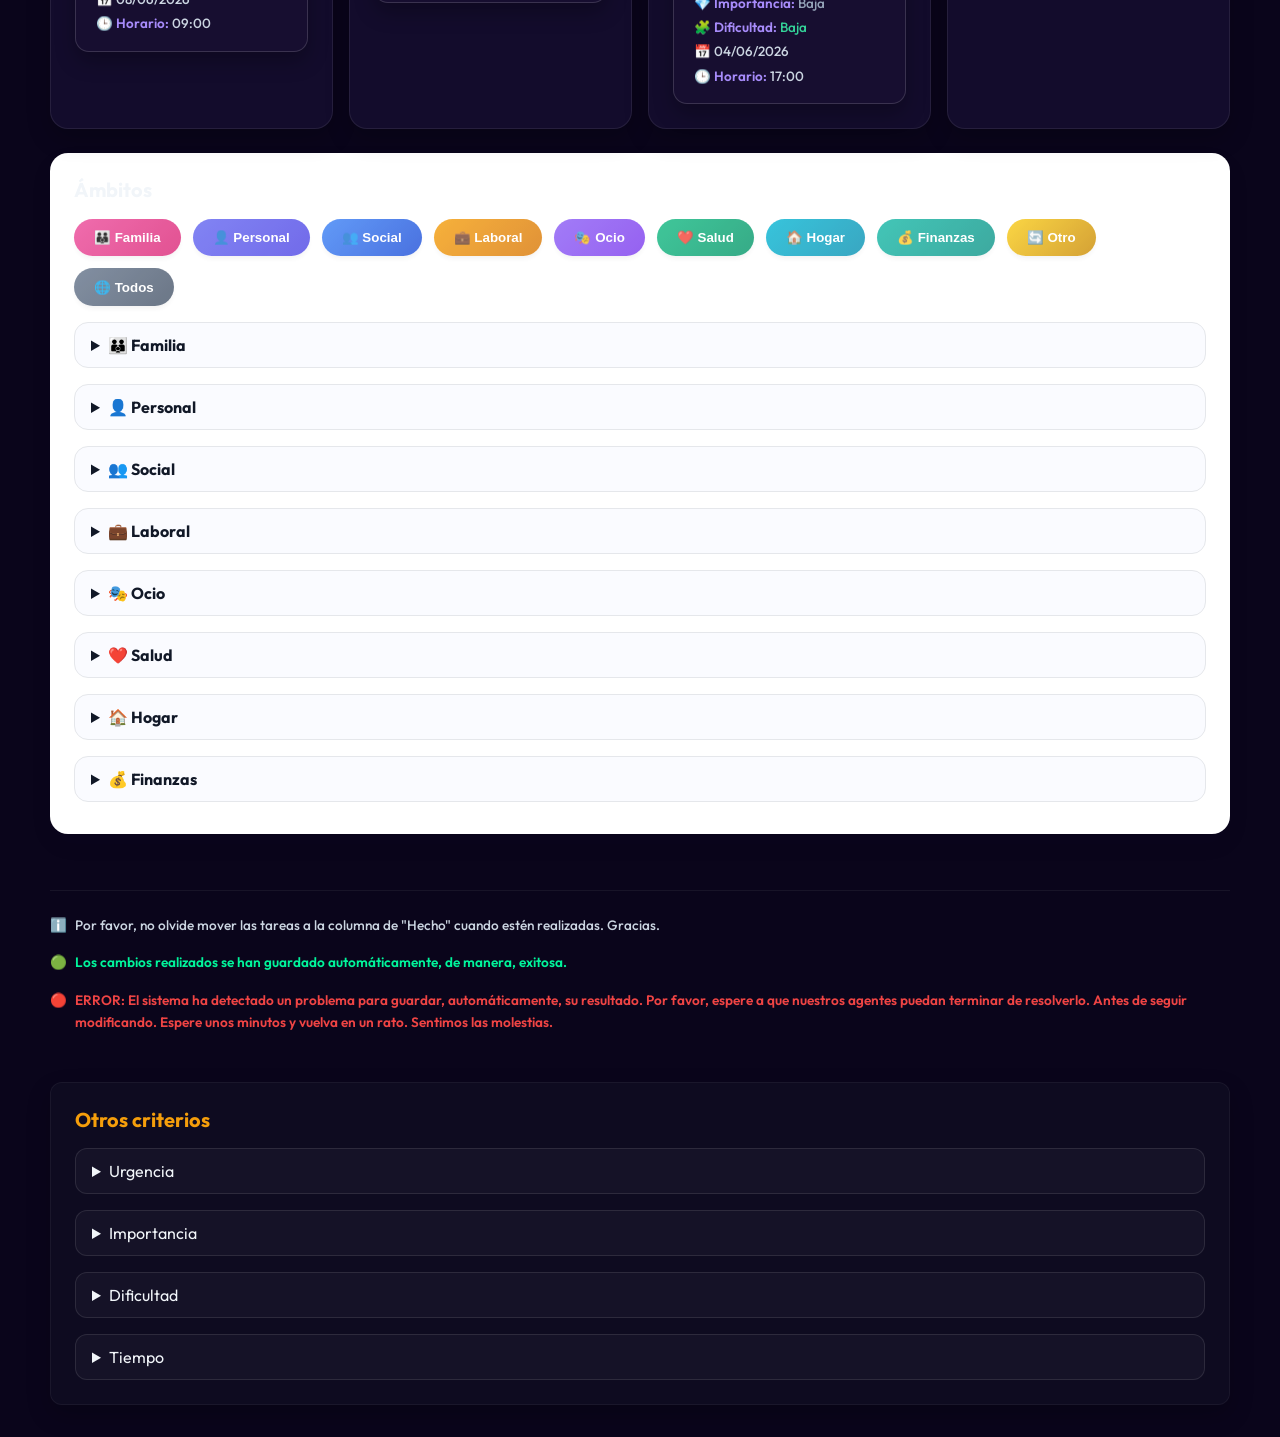
==== commit 84894e70: "ability download button" ====
--- a/index.html
+++ b/index.html
@@ -138,78 +138,6 @@
                     </div>
                 </section>
 
-                <section class="detalles">
-                    <h2 data-translate="otros_criterios_title">Otros criterios</h2>
-                    <details>
-                        <summary data-translate="criterio_urgencia">🚨 Urgencia</summary>
-                        <div class="criteria-breakdown">
-                            <div class="criteria-group" style="margin-top: 0.5rem;">
-                                <h4 data-translate="urgencia_alta">🔴 Alta urgencia</h4>
-                                <ul class="criteria-task-list" data-criteria-key="urgencia" data-criteria-val="alta"></ul>
-                            </div>
-                            <div class="criteria-group" style="margin-top: 0.5rem;">
-                                <h4 data-translate="urgencia_media">🟡 Media urgencia</h4>
-                                <ul class="criteria-task-list" data-criteria-key="urgencia" data-criteria-val="media"></ul>
-                            </div>
-                            <div class="criteria-group" style="margin-top: 0.5rem;">
-                                <h4 data-translate="urgencia_baja">🟢 Baja urgencia</h4>
-                                <ul class="criteria-task-list" data-criteria-key="urgencia" data-criteria-val="baja"></ul>
-                            </div>
-                        </div>
-                    </details>
-                    <details>
-                        <summary data-translate="criterio_importancia">⭐ Importancia</summary>
-                        <div class="criteria-breakdown">
-                            <div class="criteria-group" style="margin-top: 0.5rem;">
-                                <h4 data-translate="importancia_muy">🔥 Muy importante</h4>
-                                <ul class="criteria-task-list" data-criteria-key="importancia" data-criteria-val="muy"></ul>
-                            </div>
-                            <div class="criteria-group" style="margin-top: 0.5rem;">
-                                <h4 data-translate="importancia_imp">✨ Importante</h4>
-                                <ul class="criteria-task-list" data-criteria-key="importancia" data-criteria-val="importante"></ul>
-                            </div>
-                            <div class="criteria-group" style="margin-top: 0.5rem;">
-                                <h4 data-translate="importancia_menos">💤 Menos importante</h4>
-                                <ul class="criteria-task-list" data-criteria-key="importancia" data-criteria-val="menos"></ul>
-                            </div>
-                        </div>
-                    </details>
-                    <details>
-                        <summary data-translate="criterio_dificultad">⚙️ Dificultad</summary>
-                        <div class="criteria-breakdown">
-                            <div class="criteria-group" style="margin-top: 0.5rem;">
-                                <h4 data-translate="dificultad_alta">🧗 Alta dificultad</h4>
-                                <ul class="criteria-task-list" data-criteria-key="dificultad" data-criteria-val="alta"></ul>
-                            </div>
-                            <div class="criteria-group" style="margin-top: 0.5rem;">
-                                <h4 data-translate="dificultad_media">⚙️ Media dificultad</h4>
-                                <ul class="criteria-task-list" data-criteria-key="dificultad" data-criteria-val="media"></ul>
-                            </div>
-                            <div class="criteria-group" style="margin-top: 0.5rem;">
-                                <h4 data-translate="dificultad_baja">🌱 Baja dificultad</h4>
-                                <ul class="criteria-task-list" data-criteria-key="dificultad" data-criteria-val="baja"></ul>
-                            </div>
-                        </div>
-                    </details>
-                    <details>
-                        <summary data-translate="criterio_tiempo">📅 Tiempo</summary>
-                        <div class="criteria-breakdown">
-                            <div class="criteria-group" style="margin-top: 0.5rem;">
-                                <h4 data-translate="tiempo_poco">⏱️ Poco: 2 días</h4>
-                                <ul class="criteria-task-list" data-criteria-key="tiempo" data-criteria-val="poco"></ul>
-                            </div>
-                            <div class="criteria-group" style="margin-top: 0.5rem;">
-                                <h4 data-translate="tiempo_medio">⏳ Medio: 4 días</h4>
-                                <ul class="criteria-task-list" data-criteria-key="tiempo" data-criteria-val="medio"></ul>
-                            </div>
-                            <div class="criteria-group" style="margin-top: 0.5rem;">
-                                <h4 data-translate="tiempo_largo">📅 Largo: más de una semana</h4>
-                                <ul class="criteria-task-list" data-criteria-key="tiempo" data-criteria-val="largo"></ul>
-                            </div>
-                        </div>
-                    </details>
-                </section>
-        
         <footer class="board-status-footer" style="margin-top: 3.5rem; padding: 1.5rem 0; border-top: 1px solid rgba(255,255,255,0.06); display: flex; flex-direction: column; gap: 1rem; font-size: 0.85rem; line-height: 1.6; text-align: left; width: 100%;">
             <div class="status-reminder-box" style="display: flex; gap: 8px; align-items: flex-start; color: #cbd5e1; font-weight: 500;">
                 <span>ℹ️</span>
@@ -230,11 +158,83 @@
                 </p>
             </div>
         </footer>
+
+                <section class="detalles">
+                    <h2 data-translate="otros_criterios_title">Otros criterios</h2>
+                    <details>
+                        <summary data-translate="criterio_urgencia">🚨 Urgencia</summary>
+                        <div class="criteria-breakdown">
+                            <div class="criteria-group" style="margin-top: 0.5rem;">
+                                <h4 data-translate="urgencia_alta">🔴 Alta urgencia</h4>
+                                <ul class="criteria-task-list" data-criteria-key="urgencia" data-criteria-val="alta"></ul>
+                            </div>
+                            <div class="criteria-group" style="margin-top: 0.5rem;">
+                                <h4 data-translate="urgencia_media">🟡 Media urgencia</h4>
+                                <ul class="criteria-task-list" data-criteria-key="urgencia" data-criteria-val="media"></ul>
+                            </div>
+                            <div class="criteria-group" style="margin-top: 0.5rem;">
+                                <h4 data-translate="urgencia_baja">🟢 Baja urgencia</h4>
+                                <ul class="criteria-task-list" data-criteria-key="urgencia" data-criteria-val="baja"></ul>
+                            </div>
+                        </div>
+                    </details>
+                    <details>
+                        <summary data-translate="criterio_importancia">⭐ Importancia</summary>
+                        <div class="criteria-breakdown">
+                            <div class="criteria-group" style="margin-top: 0.5rem;">
+                                <h4 data-translate="importancia_muy">🔥 Muy importante</h4>
+                                <ul class="criteria-task-list" data-criteria-key="importancia" data-criteria-val="muy"></ul>
+                            </div>
+                            <div class="criteria-group" style="margin-top: 0.5rem;">
+                                <h4 data-translate="importancia_imp">✨ Importante</h4>
+                                <ul class="criteria-task-list" data-criteria-key="importancia" data-criteria-val="importante"></ul>
+                            </div>
+                            <div class="criteria-group" style="margin-top: 0.5rem;">
+                                <h4 data-translate="importancia_menos">💤 Menos importante</h4>
+                                <ul class="criteria-task-list" data-criteria-key="importancia" data-criteria-val="menos"></ul>
+                            </div>
+                        </div>
+                    </details>
+                    <details>
+                        <summary data-translate="criterio_dificultad">⚙️ Dificultad</summary>
+                        <div class="criteria-breakdown">
+                            <div class="criteria-group" style="margin-top: 0.5rem;">
+                                <h4 data-translate="dificultad_alta">🧗 Alta dificultad</h4>
+                                <ul class="criteria-task-list" data-criteria-key="dificultad" data-criteria-val="alta"></ul>
+                            </div>
+                            <div class="criteria-group" style="margin-top: 0.5rem;">
+                                <h4 data-translate="dificultad_media">⚙️ Media dificultad</h4>
+                                <ul class="criteria-task-list" data-criteria-key="dificultad" data-criteria-val="media"></ul>
+                            </div>
+                            <div class="criteria-group" style="margin-top: 0.5rem;">
+                                <h4 data-translate="dificultad_baja">🌱 Baja dificultad</h4>
+                                <ul class="criteria-task-list" data-criteria-key="dificultad" data-criteria-val="baja"></ul>
+                            </div>
+                        </div>
+                    </details>
+                    <details>
+                        <summary data-translate="criterio_tiempo">📅 Tiempo</summary>
+                        <div class="criteria-breakdown">
+                            <div class="criteria-group" style="margin-top: 0.5rem;">
+                                <h4 data-translate="tiempo_poco">⏱️ Poco: 2 días</h4>
+                                <ul class="criteria-task-list" data-criteria-key="tiempo" data-criteria-val="poco"></ul>
+                            </div>
+                            <div class="criteria-group" style="margin-top: 0.5rem;">
+                                <h4 data-translate="tiempo_medio">⏳ Medio: 4 días</h4>
+                                <ul class="criteria-task-list" data-criteria-key="tiempo" data-criteria-val="medio"></ul>
+                            </div>
+                            <div class="criteria-group" style="margin-top: 0.5rem;">
+                                <h4 data-translate="tiempo_largo">📅 Largo: más de una semana</h4>
+                                <ul class="criteria-task-list" data-criteria-key="tiempo" data-criteria-val="largo"></ul>
+                            </div>
+                        </div>
+                    </details>
+                </section>
     </main>
 
-    <script src="js/nav.js?v=4" defer></script>
-    <script src="js/ambitos.js?v=4" defer></script>
-    <script src="js/tasks.js?v=4" defer></script>
+    <script src="js/nav.js?v=5" defer></script>
+    <script src="js/ambitos.js?v=5" defer></script>
+    <script src="js/tasks.js?v=5" defer></script>
     <script>
     </script>
 </body>
--- a/css/style.css
+++ b/css/style.css
@@ -383,54 +383,26 @@
 }
 
 .detalles {
-  background: #ffffff;
-  border-radius: 18px;
+  background: rgba(20, 20, 40, 0.4);
+  border: 1px solid rgba(255, 255, 255, 0.05);
+  border-radius: 12px;
   padding: 1.5rem;
-  box-shadow: 0 10px 24px rgba(15, 23, 42, 0.05);
+  box-shadow: 0 10px 24px rgba(0, 0, 0, 0.2);
   margin-top: 1.5rem;
 }
 
 .detalles h2 {
   margin-top: 0;
   font-size: 1.25rem;
+  color: #f59e0b;
 }
 
 .detalles details {
   margin-top: 1rem;
-  border: 1px solid #e5e7eb;
-  border-radius: 14px;
+  border: 1px solid rgba(255, 255, 255, 0.1);
+  border-radius: 12px;
   padding: 0.75rem 1rem;
-  background: #fafbff;
-}
-
-.detalles ul {
-  margin: 0.75rem 0 0;
-  padding-left: 1.2rem;
-}
-
-.detalles li {
-  margin-bottom: 0.5rem;
-}
-
-.detalles {
-  background: #ffffff;
-  border-radius: 18px;
-  padding: 1.5rem;
-  box-shadow: 0 10px 24px rgba(15, 23, 42, 0.05);
-  margin-top: 1.5rem;
-}
-
-.detalles h2 {
-  margin-top: 0;
-  font-size: 1.25rem;
-}
-
-.detalles details {
-  margin-top: 1rem;
-  border: 1px solid #e5e7eb;
-  border-radius: 14px;
-  padding: 0.75rem 1rem;
-  background: #fafbff;
+  background: rgba(255, 255, 255, 0.03);
 }
 
 .detalles ul {
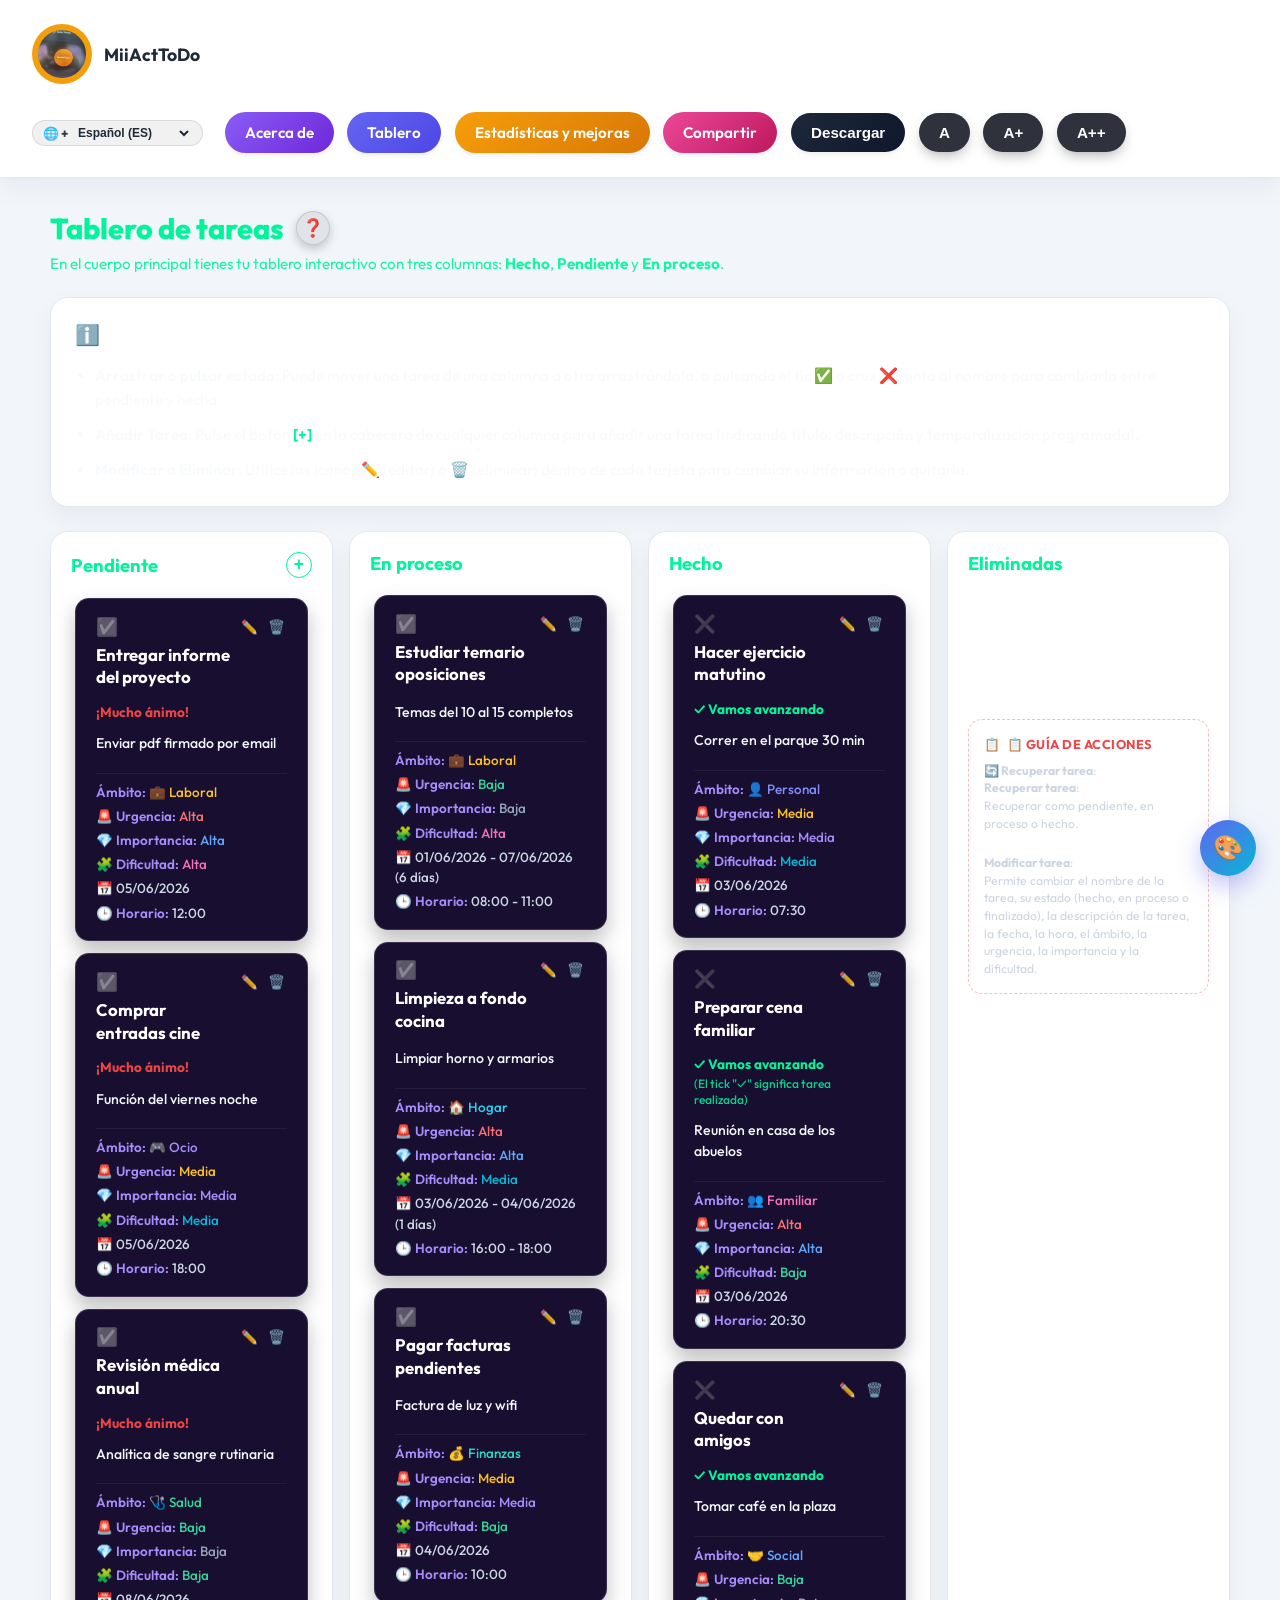
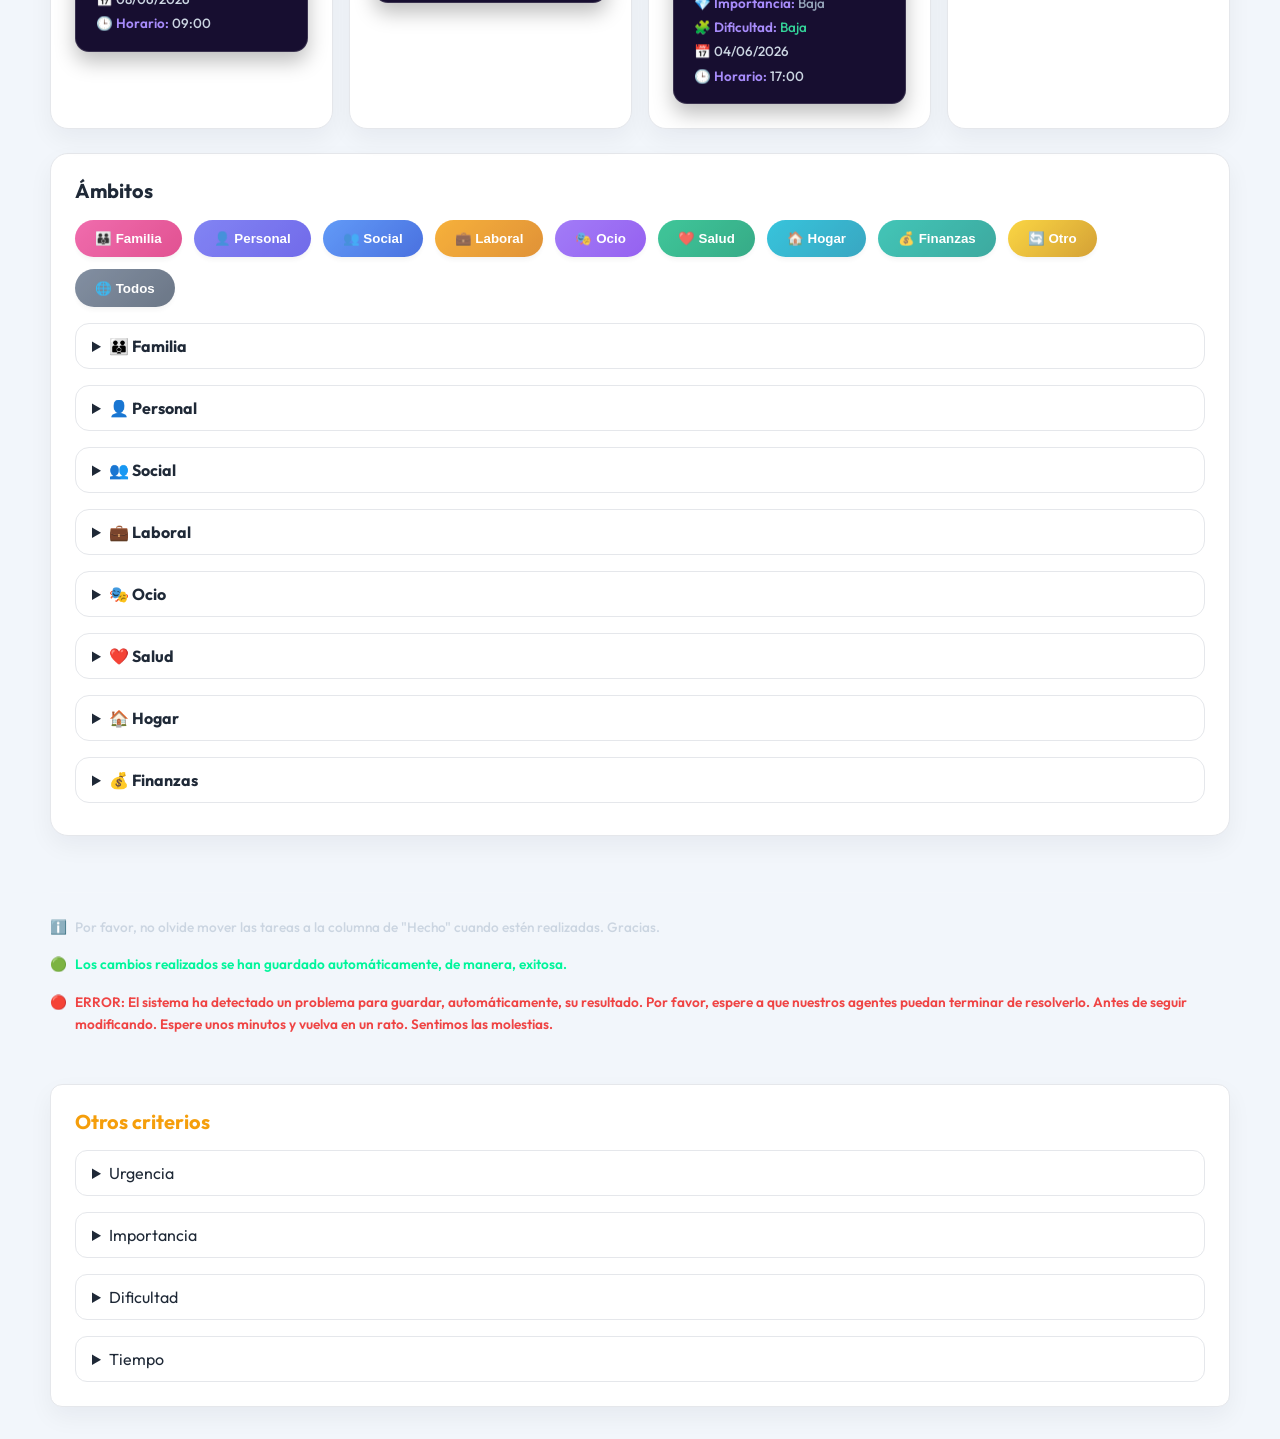
==== commit 141fb30c: "ready functions" ====
--- a/index.html
+++ b/index.html
@@ -7,9 +7,9 @@
     <link rel="preconnect" href="https://fonts.googleapis.com">
     <link rel="preconnect" href="https://fonts.gstatic.com" crossorigin>
     <link href="https://fonts.googleapis.com/css2?family=Outfit:wght@300;400;500;600;700;800&display=swap" rel="stylesheet">
-    <link rel="stylesheet" href="css/style.css?v=4">
-    <script src="js/theme.js?v=4"></script>
-    <script src="js/language.js?v=4" defer></script>
+    <link rel="stylesheet" href="css/style.css?v=7">
+    <script src="js/theme.js?v=7"></script>
+    <script src="js/language.js?v=7" defer></script>
 </head>
 <body>
     <nav>
@@ -232,9 +232,9 @@
                 </section>
     </main>
 
-    <script src="js/nav.js?v=5" defer></script>
-    <script src="js/ambitos.js?v=5" defer></script>
-    <script src="js/tasks.js?v=5" defer></script>
+    <script src="js/nav.js?v=7" defer></script>
+    <script src="js/ambitos.js?v=7" defer></script>
+    <script src="js/tasks.js?v=7" defer></script>
     <script>
     </script>
 </body>
--- a/css/style.css
+++ b/css/style.css
@@ -1,3 +1,12 @@
+:root {
+  --bg-color: #0a051b;
+  --text-color: #f1f5f9;
+  --card-bg: #130c2c;
+  --card-border: rgba(255, 255, 255, 0.08);
+  --card-shadow: 0 10px 24px rgba(0, 0, 0, 0.20);
+  --link-color: #3b82f6;
+}
+
 html {
   font-size: var(--root-font-size, 16px);
 }
@@ -7,8 +16,8 @@
   margin: 0;
   padding: 0;
   min-height: 100vh;
-  background: #0a051b;
-  color: #f1f5f9;
+  background: var(--bg-color);
+  color: var(--text-color);
 }
 
 nav {
@@ -18,9 +27,9 @@
   flex-wrap: wrap;
   gap: 1.75rem;
   padding: 1.5rem 2rem;
-  background: #130c2c;
-  border-bottom: 1px solid rgba(255, 255, 255, 0.08);
-  box-shadow: 0 4px 20px rgba(0, 0, 0, 0.3);
+  background: var(--card-bg);
+  border-bottom: 1px solid var(--card-border);
+  box-shadow: var(--card-shadow);
 }
 
 .nav-brand {
@@ -47,7 +56,7 @@
 .brand-name {
   font-weight: 700;
   font-size: 1.1rem;
-  color: #111827;
+  color: var(--text-color);
 }
 
 .nav-actions {
@@ -160,10 +169,10 @@
 .board-intro {
   margin-bottom: 1.5rem;
   padding: 1.5rem;
-  background: #130c2c;
+  background: var(--card-bg);
   border-radius: 18px;
-  border: 1px solid rgba(255, 255, 255, 0.08);
-  box-shadow: 0 12px 30px rgba(0, 0, 0, 0.25);
+  border: 1px solid var(--card-border);
+  box-shadow: var(--card-shadow);
 }
 
 .intro-instructions {
@@ -210,11 +219,11 @@
 }
 
 .column {
-  background: #130c2c;
+  background: var(--card-bg);
   border-radius: 18px;
   padding: 1.25rem;
-  border: 1px solid rgba(255, 255, 255, 0.08);
-  box-shadow: 0 10px 24px rgba(0, 0, 0, 0.20);
+  border: 1px solid var(--card-border);
+  box-shadow: var(--card-shadow);
 }
 
 .column h2 {
@@ -259,7 +268,7 @@
 
 .column li {
   padding: 0.7rem 0;
-  border-bottom: 1px solid #e5e7eb;
+  border-bottom: 1px solid var(--card-border);
 }
 
 .column li:last-child {
@@ -267,10 +276,11 @@
 }
 
 .ambitos {
-  background: #ffffff;
+  background: var(--card-bg);
   border-radius: 18px;
   padding: 1.5rem;
-  box-shadow: 0 10px 24px rgba(15, 23, 42, 0.05);
+  border: 1px solid var(--card-border);
+  box-shadow: var(--card-shadow);
 }
 
 .ambitos h2 {
@@ -356,21 +366,21 @@
 
 .ambitos details {
   margin-top: 1rem;
-  border: 1px solid #e5e7eb;
+  border: 1px solid var(--card-border);
   border-radius: 14px;
   padding: 0.75rem 1rem;
-  background: #fafbff;
+  background: rgba(255, 255, 255, 0.03);
 }
 
 .ambitos summary {
   cursor: pointer;
   font-weight: 700;
-  color: #111827;
+  color: inherit;
   outline: none;
 }
 
 .ambitos details[open] {
-  background: #ffffff;
+  background: var(--card-bg);
 }
 
 .ambitos ul {
@@ -383,11 +393,11 @@
 }
 
 .detalles {
-  background: rgba(20, 20, 40, 0.4);
-  border: 1px solid rgba(255, 255, 255, 0.05);
+  background: var(--card-bg);
+  border: 1px solid var(--card-border);
   border-radius: 12px;
   padding: 1.5rem;
-  box-shadow: 0 10px 24px rgba(0, 0, 0, 0.2);
+  box-shadow: var(--card-shadow);
   margin-top: 1.5rem;
 }
 
@@ -399,7 +409,7 @@
 
 .detalles details {
   margin-top: 1rem;
-  border: 1px solid rgba(255, 255, 255, 0.1);
+  border: 1px solid var(--card-border);
   border-radius: 12px;
   padding: 0.75rem 1rem;
   background: rgba(255, 255, 255, 0.03);
@@ -438,9 +448,9 @@
 
 /* Base Card Style */
 .task-card {
-  background: #170e30 !important;
-  border: 1px solid rgba(255, 255, 255, 0.08) !important;
-  border-bottom: 1px solid rgba(255, 255, 255, 0.08) !important;
+  background: var(--card-bg, #170e30) !important;
+  border: 1px solid var(--card-border, rgba(255, 255, 255, 0.08)) !important;
+  border-bottom: 1px solid var(--card-border, rgba(255, 255, 255, 0.08)) !important;
   border-radius: 14px;
   padding: 1.1rem 1.25rem !important;
   cursor: grab;
@@ -1070,6 +1080,91 @@
   font-family: 'Outfit', sans-serif;
 }
 
+/* ==========================================================================
+   Print Styles for Board Download
+   ========================================================================== */
+@media print {
+  /* Hide interactive elements, buttons, and navigation */
+  nav,
+  .theme-trigger-btn,
+  .theme-panel,
+  .column-add-btn,
+  .task-actions,
+  .help-toggle-btn,
+  .board-status-footer,
+  .board-intro,
+  .detalles,
+  #toggle-instructions-btn {
+    display: none !important;
+  }
+
+  /* Reset layout for document printing */
+  body {
+    background: #ffffff !important;
+    color: #000000 !important;
+    padding: 0 !important;
+    margin: 0 !important;
+    font-family: sans-serif !important;
+  }
+
+  main {
+    max-width: 100% !important;
+    margin: 0 !important;
+    padding: 1rem !important;
+  }
+
+  .main-board-title {
+    color: #000000 !important;
+    font-size: 1.5rem !important;
+    margin-bottom: 1rem !important;
+  }
+
+  /* Grid layout to Flex row for print layout columns */
+  .columns {
+    display: flex !important;
+    flex-direction: row !important;
+    gap: 1rem !important;
+    width: 100% !important;
+  }
+
+  .column {
+    flex: 1 !important;
+    background: #ffffff !important;
+    color: #000000 !important;
+    border: 1px solid #cbd5e1 !important;
+    border-radius: 12px !important;
+    box-shadow: none !important;
+    padding: 1rem !important;
+    page-break-inside: avoid;
+  }
+
+  .column h2 {
+    color: #000000 !important;
+    font-size: 1.1rem !important;
+    border-bottom: 2px solid #334155 !important;
+    padding-bottom: 6px !important;
+  }
+
+  .column li {
+    border-bottom: 1px solid #e2e8f0 !important;
+  }
+
+  /* Card element style adjustment */
+  .task-card {
+    background: #f8fafc !important;
+    color: #1e293b !important;
+    border: 1px solid #cbd5e1 !important;
+    box-shadow: none !important;
+    padding: 0.75rem 1rem !important;
+    page-break-inside: avoid !important;
+  }
+
+  .task-card-title {
+    color: #0f172a !important;
+    font-weight: 700 !important;
+  }
+}
+
 /* Clean end of stylesheet */
 
 
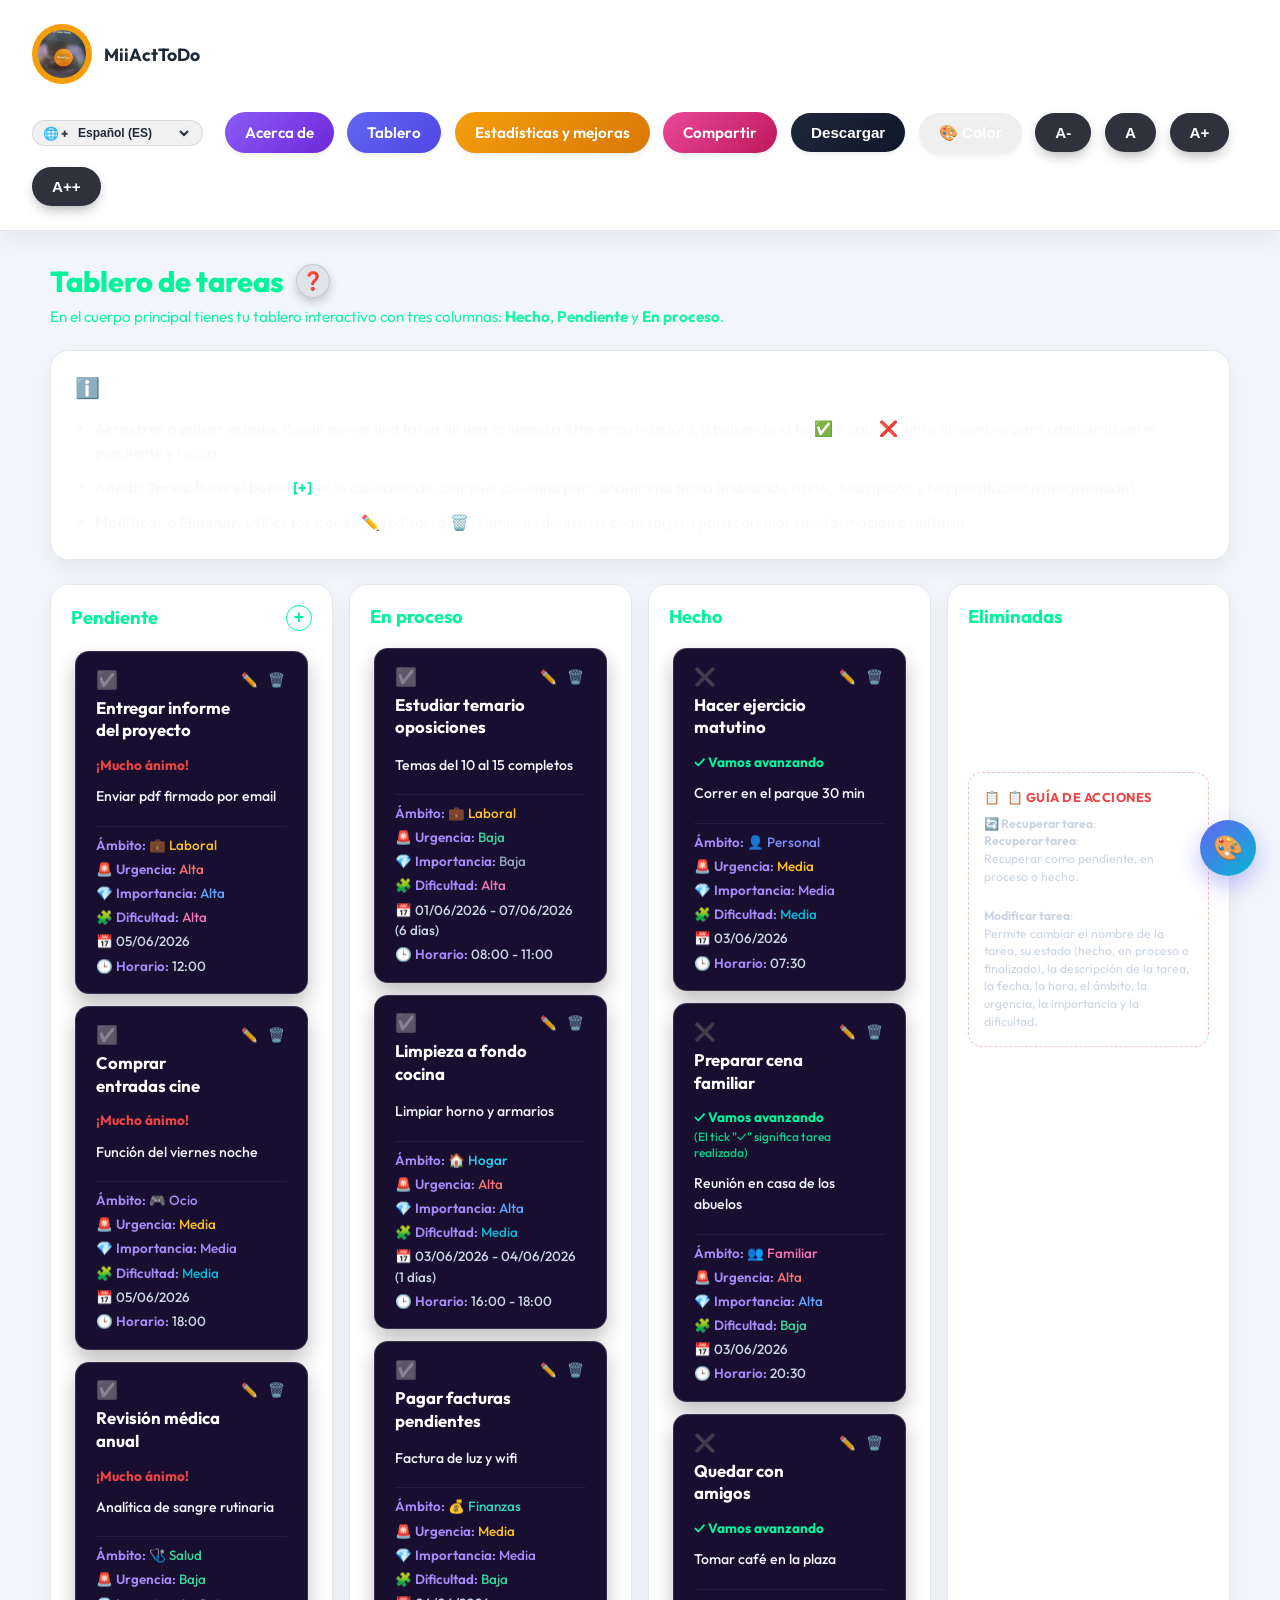
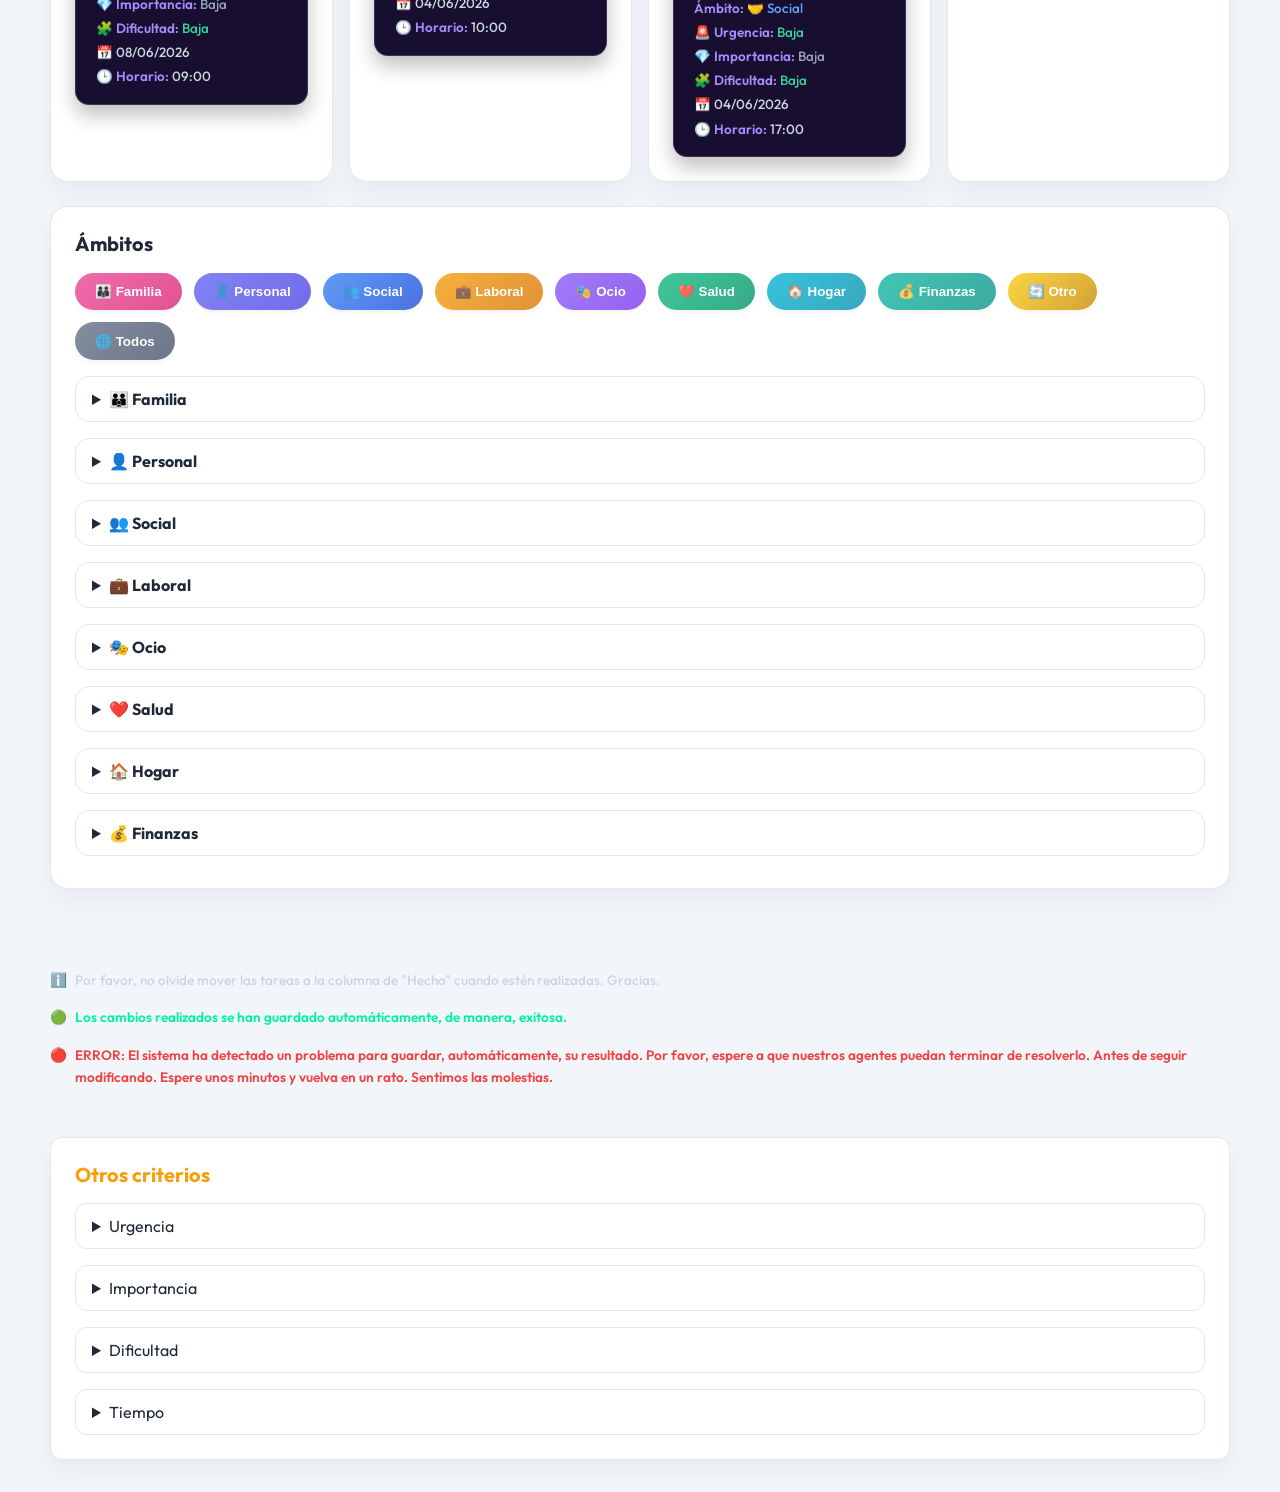
==== commit 9b7b454f: "feat: add nav theme trigger button, decrease font button A-, and improve mobile viewport styles" ====
--- a/index.html
+++ b/index.html
@@ -23,6 +23,8 @@
             <a reel="pages/estadisticasymejoras/index.html" class="nav-btn nav-btn-stats" data-translate="nav_stats">Estadísticas y mejoras</a>
             <a reel="pages/compartir/index.html" class="nav-btn nav-btn-share" data-translate="nav_share">Compartir</a>
             <button type="button" class="nav-btn nav-btn-download" data-action="download-board" data-translate="nav_download">Descargar</button>
+            <button type="button" class="nav-btn nav-btn-theme" id="nav-theme-btn" title="Cambiar colores de la página">🎨 Color</button>
+            <button type="button" id="font-size-decrease-btn" class="nav-btn nav-btn-font-size" title="Disminuir tamaño de letra">A-</button>
             <button type="button" id="font-size-reset-btn" class="nav-btn nav-btn-font-size" title="Volver al tamaño de letra original">A</button>
             <button type="button" id="font-size-btn" class="nav-btn nav-btn-font-size" title="Aumentar tamaño de letra">A+</button>
             <button type="button" id="font-size-larger-btn" class="nav-btn nav-btn-font-size" title="Hacer la letra aún más grande">A++</button>
@@ -232,8 +234,6 @@
                 </section>
     </main>
 
-    <script src="js/nav.js?v=7" defer></script>
-    <script src="js/ambitos.js?v=7" defer></script>
     <script src="js/tasks.js?v=7" defer></script>
     <script>
     </script>
--- a/css/style.css
+++ b/css/style.css
@@ -1172,3 +1172,361 @@
 
 
 
+/* ==========================================================================
+   Theme Customizer, Logo Viewer & Ambitos Colors
+   ========================================================================== */
+
+/* Theme Injected Variables Fallbacks */
+:root {
+  --bg-color: #f2f6fb;
+  --text-color: #1f2937;
+  --card-bg: #ffffff;
+  --card-border: #e5e7eb;
+  --card-shadow: 0 10px 24px rgba(15, 23, 42, 0.05);
+  --link-color: #2563eb;
+}
+
+/* Floating Customizer Trigger Button */
+.theme-trigger-btn {
+  position: fixed;
+  bottom: 24px;
+  right: 24px;
+  width: 56px;
+  height: 56px;
+  border-radius: 50%;
+  background: linear-gradient(135deg, #6366f1, #06b6d4);
+  color: #ffffff;
+  border: none;
+  box-shadow: 0 10px 25px rgba(99, 102, 241, 0.4);
+  cursor: pointer;
+  display: flex;
+  align-items: center;
+  justify-content: center;
+  font-size: 24px;
+  z-index: 9999;
+  transition: all 0.3s cubic-bezier(0.4, 0, 0.2, 1);
+}
+
+.theme-trigger-btn:hover {
+  transform: scale(1.1) rotate(15deg);
+  box-shadow: 0 15px 30px rgba(99, 102, 241, 0.5);
+}
+
+.theme-trigger-btn:active {
+  transform: scale(0.95);
+}
+
+/* Theme Panel Drawer */
+.theme-panel {
+  position: fixed;
+  bottom: 96px;
+  right: 24px;
+  width: 320px;
+  background: rgba(255, 255, 255, 0.85);
+  backdrop-filter: blur(16px);
+  -webkit-backdrop-filter: blur(16px);
+  border: 1px solid rgba(255, 255, 255, 0.3);
+  border-radius: 20px;
+  box-shadow: 0 20px 40px rgba(0, 0, 0, 0.15);
+  z-index: 9998;
+  padding: 20px;
+  transform: scale(0.9) translateY(20px);
+  opacity: 0;
+  pointer-events: none;
+  transition: all 0.3s cubic-bezier(0.4, 0, 0.2, 1);
+  font-family: system-ui, -apple-system, BlinkMacSystemFont, 'Segoe UI', Roboto, Oxygen, Ubuntu, Cantarell, sans-serif;
+  color: #1e293b;
+}
+
+.theme-panel.active {
+  transform: scale(1) translateY(0);
+  opacity: 1;
+  pointer-events: auto;
+}
+
+@media (max-width: 480px) {
+  .theme-panel {
+    width: calc(100% - 48px) !important;
+    right: 24px !important;
+    left: 24px !important;
+    bottom: 96px !important;
+    z-index: 100000 !important;
+  }
+}
+
+/* Responsive Navbar and Floating trigger adjustments for Mobile Devices */
+@media (max-width: 768px) {
+  nav {
+    padding: 1rem !important;
+    flex-direction: column !important;
+    align-items: center !important;
+    gap: 0.75rem !important;
+  }
+  
+  .nav-brand {
+    justify-content: center !important;
+  }
+  
+  .nav-actions {
+    justify-content: center !important;
+    gap: 0.5rem !important;
+    width: 100% !important;
+  }
+  
+  .nav-btn {
+    padding: 0.5rem 0.85rem !important;
+    font-size: 0.82rem !important;
+  }
+
+  /* Make font size buttons compact and aligned */
+  .nav-btn-font-size {
+    padding: 0.5rem 0.65rem !important;
+    font-size: 0.82rem !important;
+    min-width: 32px !important;
+    text-align: center !important;
+  }
+  
+  .theme-trigger-btn {
+    bottom: 20px !important;
+    right: 20px !important;
+    display: flex !important;
+    z-index: 100000 !important;
+  }
+}
+
+.theme-panel.dark-theme-panel {
+  background: rgba(15, 23, 42, 0.9);
+  border: 1px solid rgba(255, 255, 255, 0.1);
+  color: #f1f5f9;
+}
+
+.theme-panel h3 {
+  margin-top: 0;
+  margin-bottom: 15px;
+  font-size: 1.1rem;
+  font-weight: 700;
+  border-bottom: 1px solid rgba(0, 0, 0, 0.1);
+  padding-bottom: 8px;
+  display: flex;
+  align-items: center;
+  gap: 8px;
+}
+
+.theme-panel.dark-theme-panel h3 {
+  border-bottom: 1px solid rgba(255, 255, 255, 0.1);
+  color: #f1f5f9;
+}
+
+/* Presets Layout */
+.preset-container {
+  display: grid;
+  grid-template-columns: repeat(2, 1fr);
+  gap: 8px;
+  margin-bottom: 18px;
+}
+
+.preset-btn {
+  padding: 8px 10px;
+  border-radius: 8px;
+  border: 1px solid rgba(0, 0, 0, 0.1);
+  background: #f8fafc;
+  color: #334155;
+  font-size: 0.85rem;
+  font-weight: 600;
+  cursor: pointer;
+  transition: all 0.2s ease;
+  display: flex;
+  flex-direction: column;
+  align-items: center;
+  gap: 4px;
+}
+
+.theme-panel.dark-theme-panel .preset-btn {
+  background: #1e293b;
+  color: #cbd5e1;
+  border: 1px solid rgba(255, 255, 255, 0.1);
+}
+
+.preset-btn:hover {
+  background: #e2e8f0;
+  transform: translateY(-1px);
+}
+
+.theme-panel.dark-theme-panel .preset-btn:hover {
+  background: #334155;
+}
+
+.preset-btn.active {
+  border-color: #4f46e5;
+  background: #eff6ff;
+  color: #1e40af;
+  box-shadow: 0 0 0 2px rgba(79, 70, 229, 0.2);
+}
+
+.theme-panel.dark-theme-panel .preset-btn.active {
+  border-color: #6366f1;
+  background: rgba(99, 102, 241, 0.15);
+  color: #e0e7ff;
+}
+
+.preset-preview-colors {
+  display: flex;
+  gap: 4px;
+  margin-top: 2px;
+}
+
+.preview-dot {
+  width: 12px;
+  height: 12px;
+  border-radius: 50%;
+  border: 1px solid rgba(0,0,0,0.1);
+}
+
+/* Custom Color Pickers */
+.custom-pickers {
+  display: flex;
+  flex-direction: column;
+  gap: 12px;
+  margin-bottom: 18px;
+  padding-top: 12px;
+  border-top: 1px solid rgba(0, 0, 0, 0.08);
+}
+
+.theme-panel.dark-theme-panel .custom-pickers {
+  border-top: 1px solid rgba(255, 255, 255, 0.08);
+}
+
+.picker-row {
+  display: flex;
+  align-items: center;
+  justify-content: space-between;
+}
+
+.picker-row label {
+  font-size: 0.9rem;
+  font-weight: 500;
+  display: flex;
+  align-items: center;
+  gap: 6px;
+  color: inherit;
+}
+
+.color-input-wrapper {
+  display: flex;
+  align-items: center;
+  gap: 8px;
+}
+
+.color-input-wrapper input[type="color"] {
+  appearance: none;
+  -webkit-appearance: none;
+  border: none;
+  width: 32px;
+  height: 32px;
+  border-radius: 50%;
+  cursor: pointer;
+  background: none;
+}
+
+.color-input-wrapper input[type="color"]::-webkit-color-swatch-wrapper {
+  padding: 0;
+}
+
+.color-input-wrapper input[type="color"]::-webkit-color-swatch {
+  border: 2px solid rgba(0,0,0,0.15);
+  border-radius: 50%;
+}
+
+.color-hex {
+  font-family: monospace;
+  font-size: 0.8rem;
+  color: #64748b;
+}
+
+.theme-panel.dark-theme-panel .color-hex {
+  color: #94a3b8;
+}
+
+/* Reset Button */
+.reset-theme-btn {
+  width: 100%;
+  padding: 10px;
+  border-radius: 8px;
+  border: none;
+  background: #ef4444;
+  color: #ffffff;
+  font-weight: 600;
+  cursor: pointer;
+  transition: all 0.2s ease;
+  display: flex;
+  align-items: center;
+  justify-content: center;
+  gap: 6px;
+  font-size: 0.9rem;
+}
+
+.reset-theme-btn:hover {
+  background: #dc2626;
+  box-shadow: 0 4px 12px rgba(239, 68, 68, 0.2);
+}
+
+/* Logo Zoom Cursor Indicator */
+.logo {
+  cursor: zoom-in;
+  transition: transform 0.2s ease;
+}
+
+/* Ambitos Button Color Gradients */
+.ambitos-buttons button {
+  border: none !important;
+  padding: 0.7rem 1.25rem !important;
+  border-radius: 999px !important;
+  cursor: pointer !important;
+  font-weight: 600 !important;
+  color: #ffffff !important;
+  opacity: 0.8 !important;
+  transition: all 0.25s cubic-bezier(0.4, 0, 0.2, 1) !important;
+  box-shadow: 0 4px 6px -1px rgba(0, 0, 0, 0.05), 0 2px 4px -1px rgba(0, 0, 0, 0.03) !important;
+}
+
+.ambitos-buttons button:hover,
+.ambitos-buttons button.active {
+  opacity: 1 !important;
+  transform: translateY(-2px) !important;
+  box-shadow: 0 8px 16px -4px rgba(0, 0, 0, 0.15), 0 4px 8px -2px rgba(0, 0, 0, 0.08) !important;
+}
+
+.ambitos-buttons button:active {
+  transform: translateY(0) !important;
+}
+
+.ambitos-buttons button[data-ambito="familia"] {
+  background: linear-gradient(135deg, #ec4899, #db2777) !important;
+}
+.ambitos-buttons button[data-ambito="personal"] {
+  background: linear-gradient(135deg, #6366f1, #4f46e5) !important;
+}
+.ambitos-buttons button[data-ambito="social"] {
+  background: linear-gradient(135deg, #3b82f6, #1d4ed8) !important;
+}
+.ambitos-buttons button[data-ambito="laboral"] {
+  background: linear-gradient(135deg, #f59e0b, #d97706) !important;
+}
+.ambitos-buttons button[data-ambito="ocio"] {
+  background: linear-gradient(135deg, #8b5cf6, #7c3aed) !important;
+}
+.ambitos-buttons button[data-ambito="salud"] {
+  background: linear-gradient(135deg, #10b981, #059669) !important;
+}
+.ambitos-buttons button[data-ambito="hogar"] {
+  background: linear-gradient(135deg, #06b6d4, #0891b2) !important;
+}
+.ambitos-buttons button[data-ambito="finanzas"] {
+  background: linear-gradient(135deg, #14b8a6, #0d9488) !important;
+}
+.ambitos-buttons button[data-ambito="otro"] {
+  background: linear-gradient(135deg, #facc15, #ca8a04) !important;
+}
+.ambitos-buttons button[data-ambito="todos"] {
+  background: linear-gradient(135deg, #64748b, #475569) !important;
+}
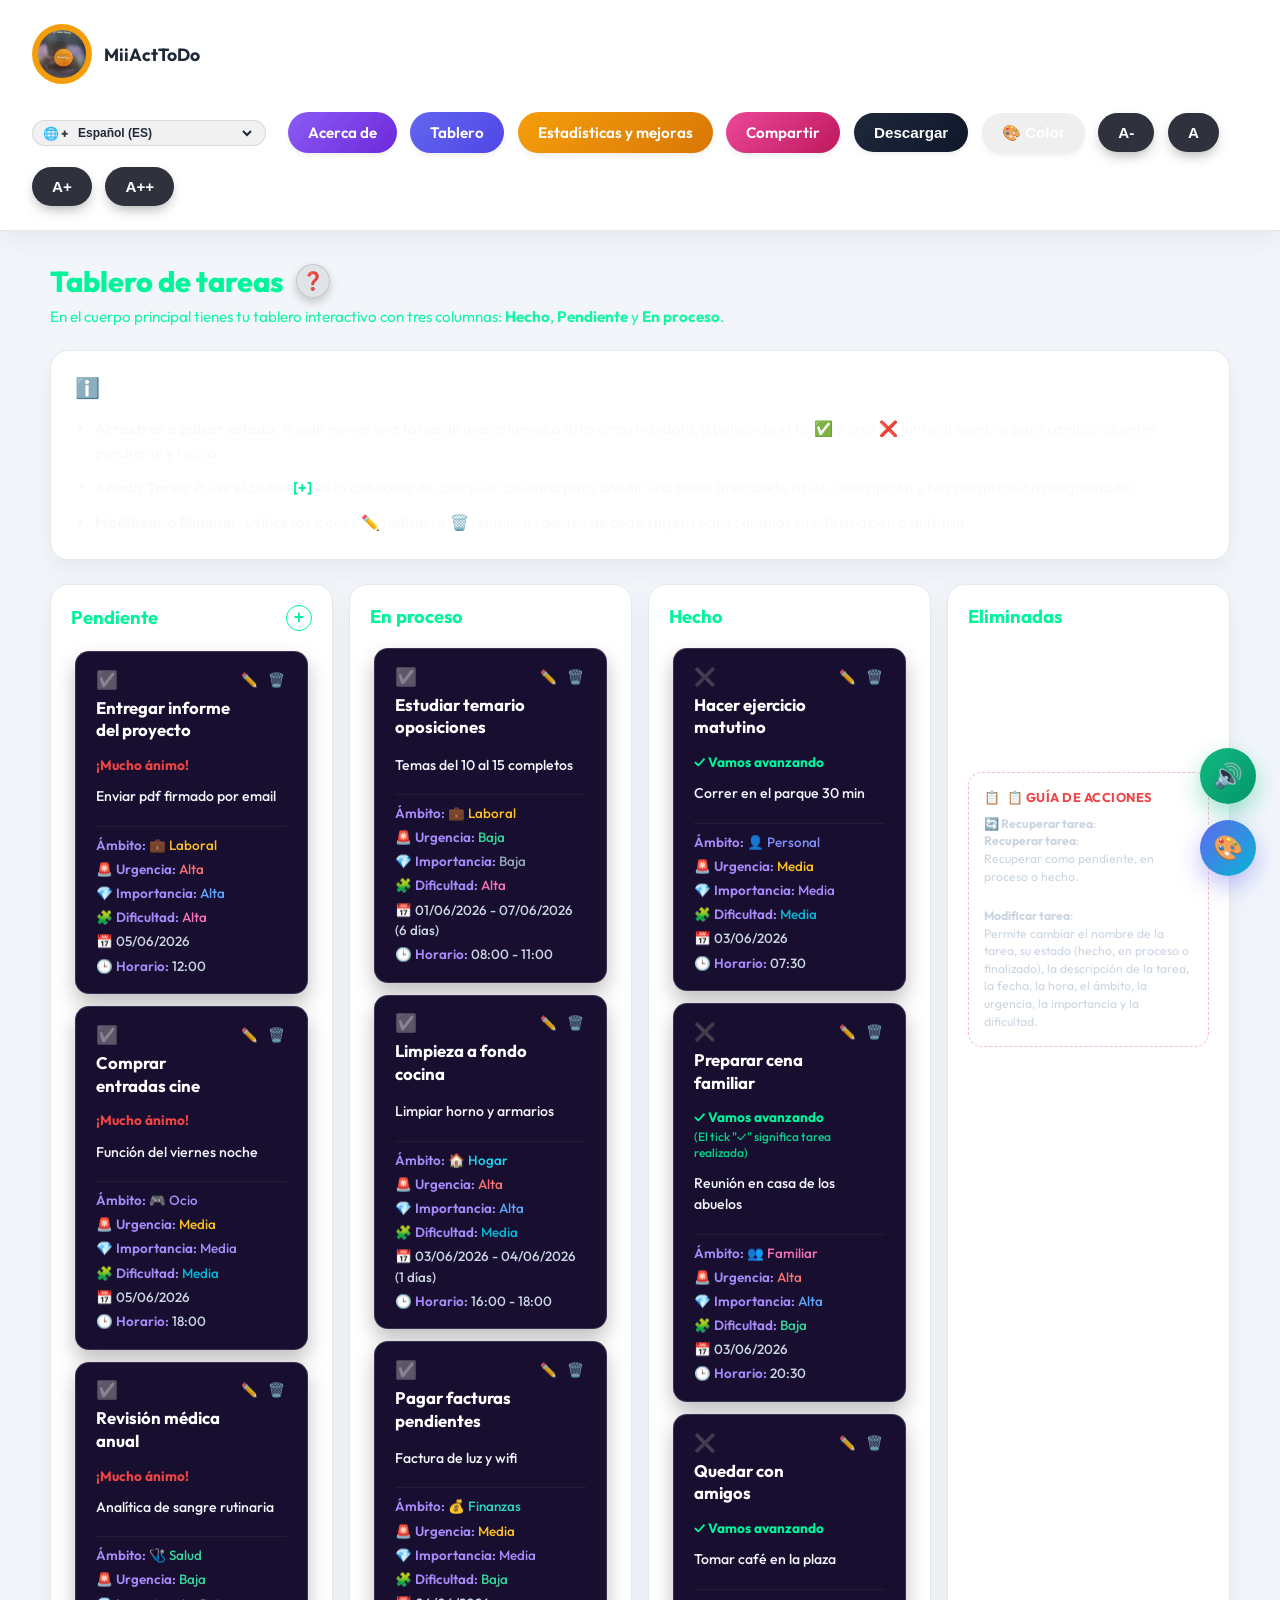
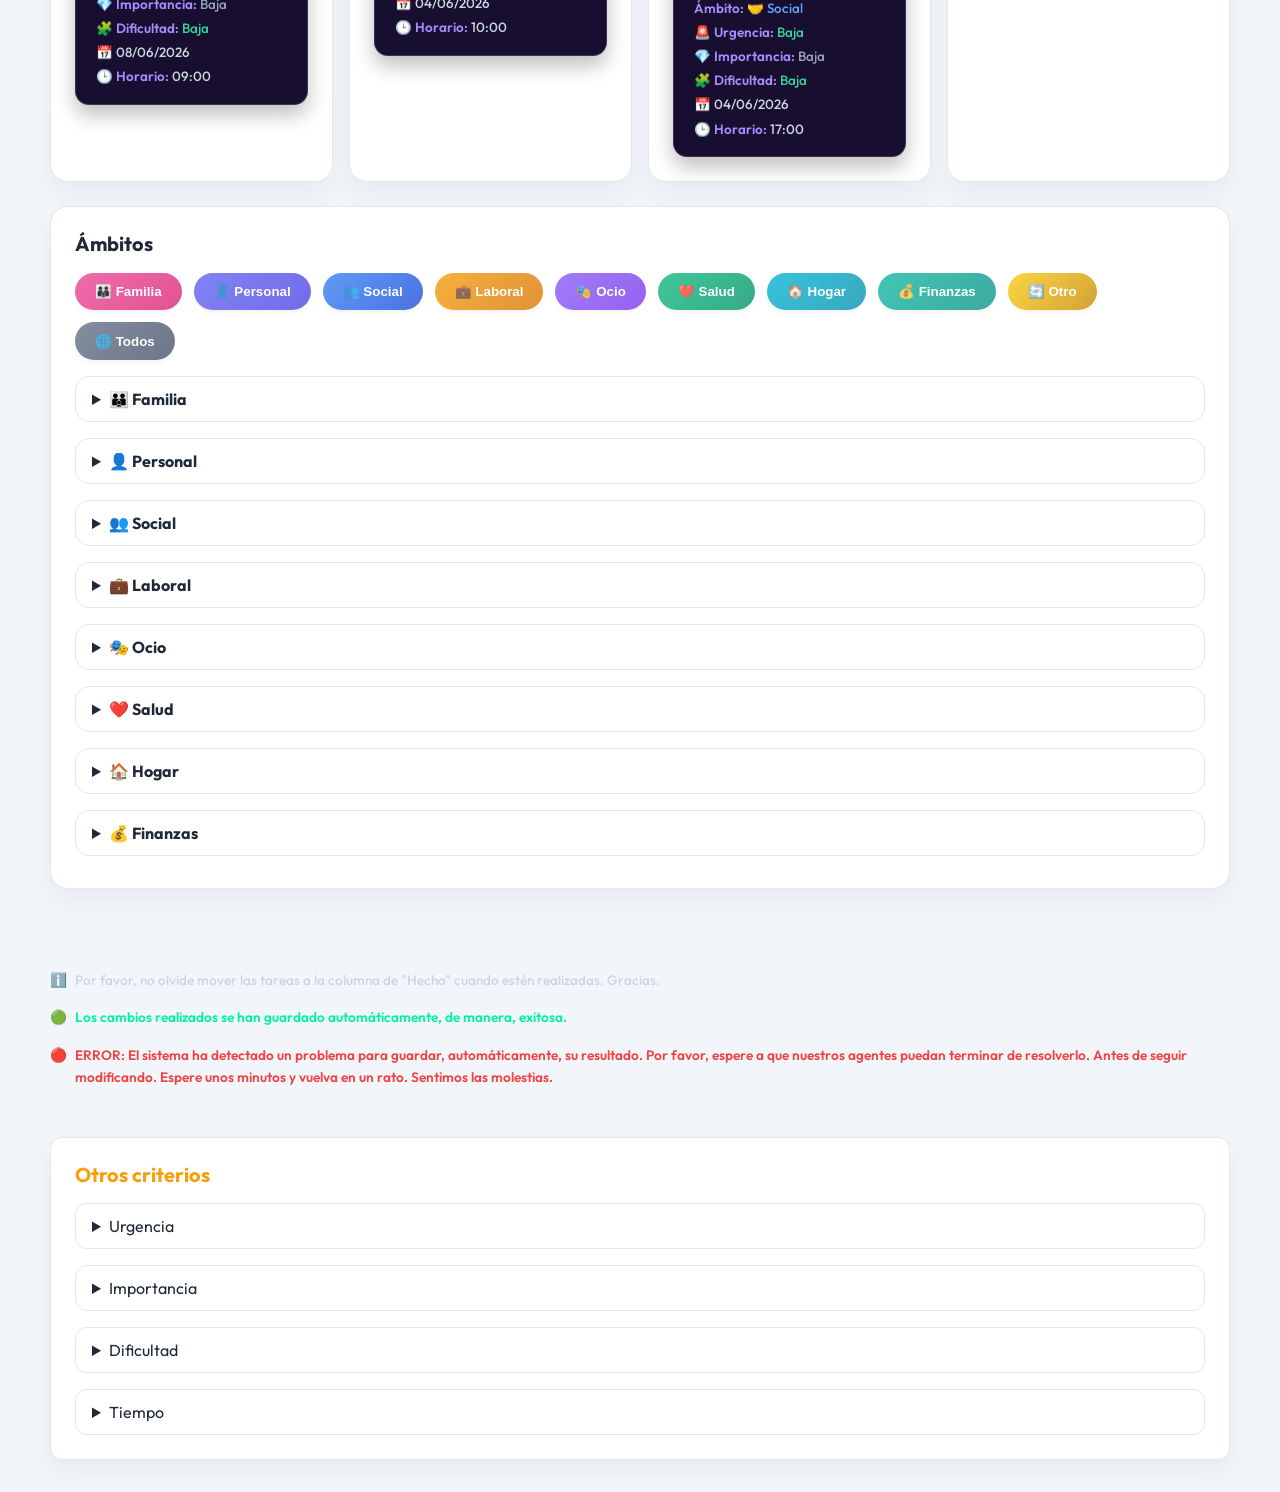
==== commit 3abbef1b: "braille pictos more traductions" ====
--- a/index.html
+++ b/index.html
@@ -9,6 +9,7 @@
     <link href="https://fonts.googleapis.com/css2?family=Outfit:wght@300;400;500;600;700;800&display=swap" rel="stylesheet">
     <link rel="stylesheet" href="css/style.css?v=7">
     <script src="js/theme.js?v=7"></script>
+    <script src="js/html2canvas.min.js" defer></script>
     <script src="js/language.js?v=7" defer></script>
 </head>
 <body>
--- a/css/style.css
+++ b/css/style.css
@@ -1216,10 +1216,52 @@
   transform: scale(0.95);
 }
 
+/* Floating Voice Reader Button */
+.voice-trigger-btn {
+  position: fixed;
+  bottom: 96px;
+  right: 24px;
+  width: 56px;
+  height: 56px;
+  border-radius: 50%;
+  background: linear-gradient(135deg, #10b981, #059669);
+  color: #ffffff;
+  border: none;
+  box-shadow: 0 10px 25px rgba(16, 185, 129, 0.4);
+  cursor: pointer;
+  display: flex;
+  align-items: center;
+  justify-content: center;
+  font-size: 24px;
+  z-index: 9999;
+  transition: all 0.3s cubic-bezier(0.4, 0, 0.2, 1);
+}
+
+.voice-trigger-btn:hover {
+  transform: scale(1.1) rotate(-15deg);
+  box-shadow: 0 15px 30px rgba(16, 185, 129, 0.5);
+}
+
+.voice-trigger-btn:active {
+  transform: scale(0.95);
+}
+
+.voice-trigger-btn.speaking {
+  background: linear-gradient(135deg, #ef4444, #dc2626) !important;
+  box-shadow: 0 10px 25px rgba(239, 68, 68, 0.4) !important;
+  animation: pulse-red 2s infinite;
+}
+
+@keyframes pulse-red {
+  0% { transform: scale(1); }
+  50% { transform: scale(1.05); }
+  100% { transform: scale(1); }
+}
+
 /* Theme Panel Drawer */
 .theme-panel {
   position: fixed;
-  bottom: 96px;
+  bottom: 168px; /* shifted up to fit voice button */
   right: 24px;
   width: 320px;
   background: rgba(255, 255, 255, 0.85);
@@ -1249,7 +1291,7 @@
     width: calc(100% - 48px) !important;
     right: 24px !important;
     left: 24px !important;
-    bottom: 96px !important;
+    bottom: 152px !important; /* shifted up on mobile */
     z-index: 100000 !important;
   }
 }
@@ -1268,6 +1310,9 @@
   }
   
   .nav-actions {
+    display: flex !important;
+    flex-direction: row !important;
+    flex-wrap: wrap !important;
     justify-content: center !important;
     gap: 0.5rem !important;
     width: 100% !important;
@@ -1276,6 +1321,19 @@
   .nav-btn {
     padding: 0.5rem 0.85rem !important;
     font-size: 0.82rem !important;
+  }
+
+  /* Page links show after the action buttons */
+  .nav-actions a.nav-btn {
+    order: 2 !important;
+  }
+
+  /* Action buttons (Download, Color, Font Zoom) show first at the top */
+  .nav-actions button.nav-btn,
+  .nav-actions .nav-btn-download,
+  .nav-actions .nav-btn-theme,
+  .nav-actions .nav-btn-font-size {
+    order: 1 !important;
   }
 
   /* Make font size buttons compact and aligned */
@@ -1288,6 +1346,13 @@
   
   .theme-trigger-btn {
     bottom: 20px !important;
+    right: 20px !important;
+    display: flex !important;
+    z-index: 100000 !important;
+  }
+
+  .voice-trigger-btn {
+    bottom: 86px !important;
     right: 20px !important;
     display: flex !important;
     z-index: 100000 !important;
